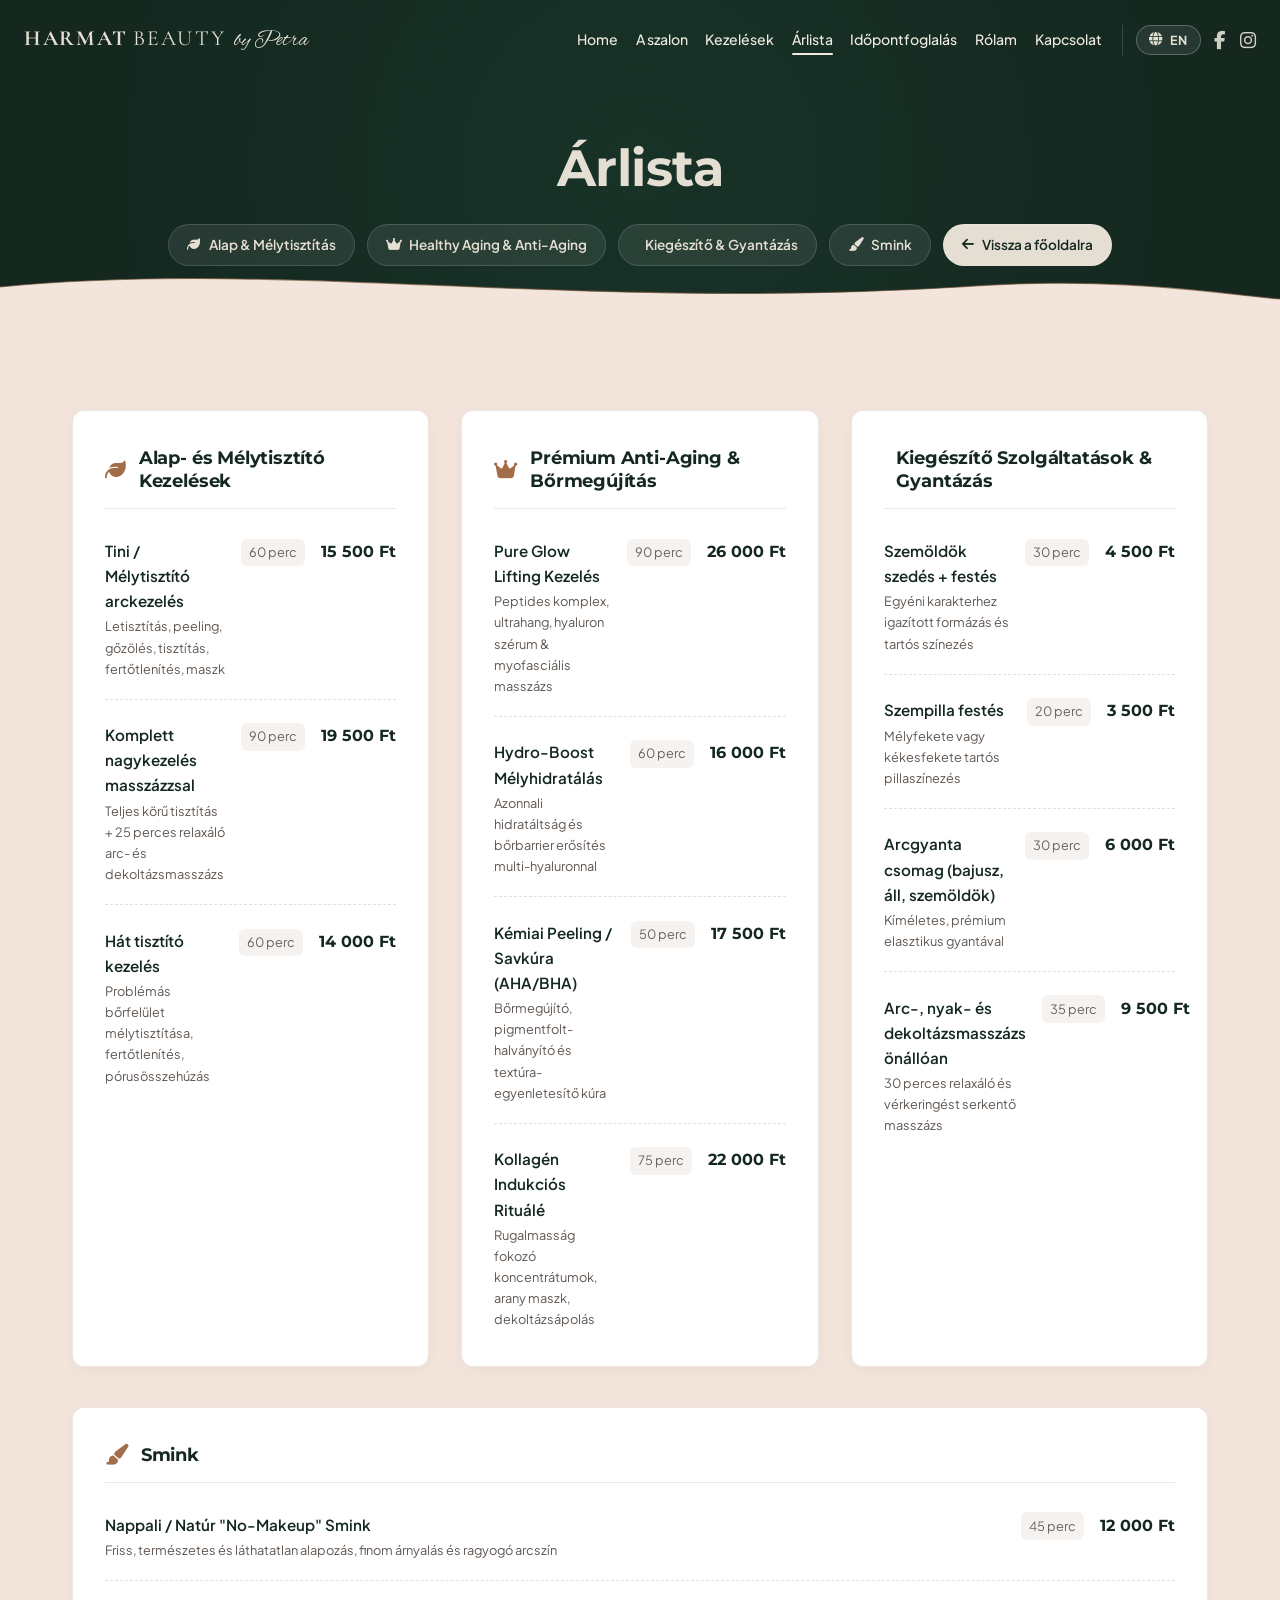
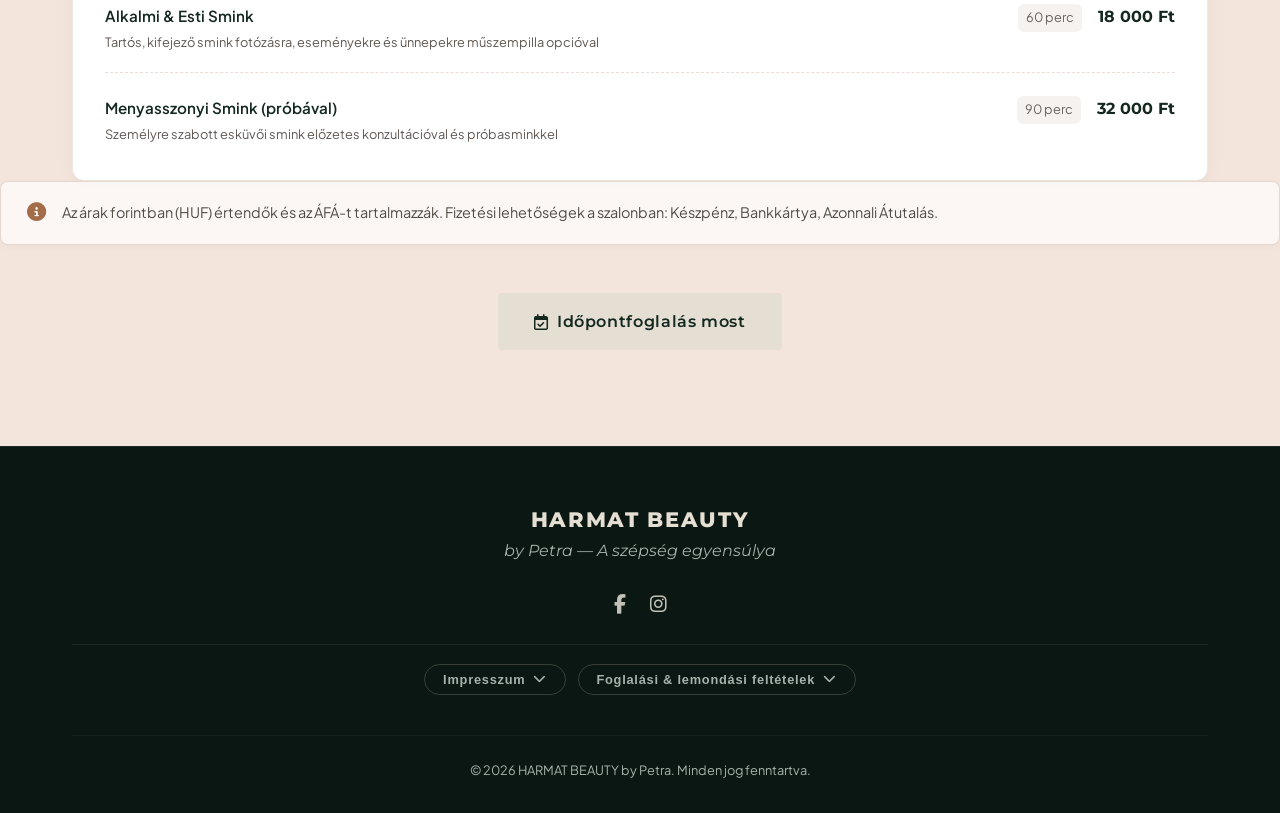
==== arlista.html @ 9aab62c8 "Add files via upload" ====
<!DOCTYPE html>
<html lang="hu">
<head>
<meta charset="UTF-8">
<meta name="viewport" content="width=device-width, initial-scale=1.0">
<title>Árlista | HARMAT BEAUTY by Petra</title>
<meta name="description" content="Harmat Beauty by Petra - Kozmetikai árlista: tisztító arckezelések, anti-aging, bőrmegújítás, gyantázás és smink szolgáltatások árai.">
<!-- Google Fonts -->
<link rel="preconnect" href="https://fonts.googleapis.com">
<link rel="preconnect" href="https://fonts.gstatic.com" crossorigin>
<link href="https://fonts.googleapis.com/css2?family=Alex+Brush&family=Cormorant+Garamond:ital,wght@0,300;0,400;0,500;0,600;0,700;1,300;1,400;1,500;1,600&family=Montserrat:wght@300;400;500;600;700;800;900&family=Plus+Jakarta+Sans:wght@300;400;500;600;700&display=swap" rel="stylesheet">
<!-- FontAwesome Icons -->
<link rel="stylesheet" href="https://cdnjs.cloudflare.com/ajax/libs/font-awesome/6.5.1/css/all.min.css">
<!-- Stylesheet -->
<link rel="stylesheet" href="styles.css">
<style>
/* Page-specific sub-page styling */
.page-hero {
    padding: calc(var(--header-height) + 3.5rem) 2rem 4rem;
    text-align: center;
    background: radial-gradient(circle at 50% 50%, rgba(26, 54, 43, 0.75) 0%, var(--bg-primary) 80%);
    position: relative;
}

.page-hero-title {
    font-family: var(--font-heading);
    font-size: clamp(2rem, 5vw, 3.2rem);
    font-weight: 700;
    color: #e5dfd3;
    margin-bottom: 1rem;
}

.page-hero-subtitle {
    font-size: 1.05rem;
    color: var(--text-muted);
    max-width: 680px;
    margin: 0 auto 1.8rem auto;
    line-height: 1.7;
}

.category-nav-bar {
    display: flex;
    justify-content: center;
    gap: 0.8rem;
    flex-wrap: wrap;
    margin-top: 1.5rem;
}

.cat-nav-btn {
    padding: 0.55rem 1.1rem;
    background: rgba(255, 255, 255, 0.08);
    border: 1px solid rgba(255, 255, 255, 0.15);
    border-radius: 25px;
    color: #e5dfd3;
    font-size: 0.85rem;
    font-weight: 600;
    transition: var(--transition-fast);
    display: inline-flex;
    align-items: center;
    gap: 0.5rem;
}

.cat-nav-btn:hover {
    background: #e5dfd3;
    color: var(--bg-primary);
    transform: translateY(-2px);
}

.arlista-page-section {
    padding: 5rem 0 6rem;
    background-color: #F4E5DC;
}
</style>
</head>
<body>
<!-- Header / Navbar -->
<header class="site-header scrolled" id="navbar">
<div class="container header-container">
<a href="index.html#home" class="brand-logo">
  <span class="logo-harmat">HARMAT</span>
  <span class="logo-beauty">BEAUTY</span>
  <span class="logo-by-petra">by Petra</span>
</a>
<button class="mobile-menu-toggle" id="menuToggle" aria-label="Menü megnyitása">
<span></span>
<span></span>
<span></span>
</button>
<nav class="nav-menu" id="navMenu">
<ul class="nav-links">
<li><a href="index.html#home" class="nav-link" data-i18n="nav_home">Home</a></li>
<li><a href="index.html#szalon" class="nav-link" data-i18n="nav_salon">A szalon</a></li>
<li><a href="kezelesek.html" class="nav-link" data-i18n="nav_treatments">Kezelések</a></li>
<li><a href="arlista.html" class="nav-link active" data-i18n="nav_prices">Árlista</a></li>
<li><a href="idopontfoglalas.html" class="nav-link" data-i18n="nav_booking">Időpontfoglalás</a></li>
<li><a href="index.html#rolam" class="nav-link" data-i18n="nav_about">Rólam</a></li>
<li><a href="index.html#kapcsolat" class="nav-link" data-i18n="nav_contact">Kapcsolat</a></li>
</ul>
<div class="nav-socials">
<button type="button" class="lang-switch-btn" id="langSwitchBtn" onclick="toggleLanguage()" aria-label="Nyelvváltás / Switch Language">
<i class="fa-solid fa-globe"></i>
<span id="langBtnText">EN</span>
</button>
<a href="https://www.facebook.com/profile.php?id=100063218832190" target="_blank" rel="noopener noreferrer" aria-label="Facebook"><i class="fa-brands fa-facebook-f"></i></a>
<a href="https://www.instagram.com/harmat_beauty/" target="_blank" rel="noopener noreferrer" aria-label="Instagram"><i class="fa-brands fa-instagram"></i></a>
</div>
</nav>
</div>
</header>

<main>
<!-- Page Hero Banner -->
<section class="page-hero">
<div class="container">
<h1 class="page-hero-title" data-i18n="price_hero_title">Árlista</h1>
<div class="category-nav-bar">
<a href="#alap-tisztito" class="cat-nav-btn"><i class="fa-solid fa-leaf"></i> <span data-i18n="price_nav_cat1">Alap & Mélytisztítás</span></a>
<a href="#premium-antiaging" class="cat-nav-btn"><i class="fa-solid fa-crown"></i> <span data-i18n="price_nav_cat2">Healthy Aging & Anti-Aging</span></a>
<a href="#kiegeszito-gyantazas" class="cat-nav-btn"><i class="fa-solid fa-sparkles"></i> <span data-i18n="price_nav_cat3">Kiegészítő & Gyantázás</span></a>
<a href="#smink" class="cat-nav-btn"><i class="fa-solid fa-paintbrush"></i> <span data-i18n="price_nav_cat4">Smink</span></a>
<a href="index.html" class="cat-nav-btn" style="background:#e5dfd3; color:#142820;"><i class="fa-solid fa-arrow-left"></i> <span data-i18n="price_nav_back">Vissza a főoldalra</span></a>
</div>
</div>
<!-- Wave Transition to Content (#F4E5DC) -->
<div class="wave-divider wave-bottom">
<svg viewBox="0 0 1440 100" preserveAspectRatio="none" aria-hidden="true">
<path class="wave-fill-price" d="M0,45 C320,10 640,75 1080,45 C1260,30 1380,55 1440,60 L1440,100 L0,100 Z"></path>
<path class="wave-stroke-price" d="M0,45 C320,10 640,75 1080,45 C1260,30 1380,55 1440,60"></path>
</svg>
</div>
</section>

<!-- Árlista Details Section -->
<section class="section price-section arlista-page-section">
<div class="container">
<div class="price-tables-wrapper">
<!-- Category 1 -->
<div class="price-category-card" id="alap-tisztito">
<div class="price-category-header">
<i class="fa-solid fa-leaf"></i>
<h3 data-i18n="price_cat1_title">Alap- és Mélytisztító Kezelések</h3>
</div>
<div class="price-items-list">
<div class="price-item">
<div class="price-item-info">
<span class="price-item-name" data-i18n="price_i1_name">Tini / Mélytisztító arckezelés</span>
<span class="price-item-desc" data-i18n="price_i1_desc">Letisztítás, peeling, gőzölés, tisztítás, fertőtlenítés, maszk</span>
</div>
<span class="price-item-duration">60 perc</span>
<span class="price-item-val">15 500 Ft</span>
</div>
<div class="price-item">
<div class="price-item-info">
<span class="price-item-name" data-i18n="price_i2_name">Komplett nagykezelés masszázzsal</span>
<span class="price-item-desc" data-i18n="price_i2_desc">Teljes körű tisztítás + 25 perces relaxáló arc- és dekoltázsmasszázs</span>
</div>
<span class="price-item-duration">90 perc</span>
<span class="price-item-val">19 500 Ft</span>
</div>
<div class="price-item">
<div class="price-item-info">
<span class="price-item-name" data-i18n="price_i3_name">Hát tisztító kezelés</span>
<span class="price-item-desc" data-i18n="price_i3_desc">Problémás bőrfelület mélytisztítása, fertőtlenítés, pórusösszehúzás</span>
</div>
<span class="price-item-duration">60 perc</span>
<span class="price-item-val">14 000 Ft</span>
</div>
</div>
</div>

<!-- Category 2 -->
<div class="price-category-card" id="premium-antiaging">
<div class="price-category-header">
<i class="fa-solid fa-crown"></i>
<h3 data-i18n="price_cat2_title">Prémium Anti-Aging & Bőrmegújítás</h3>
</div>
<div class="price-items-list">
<div class="price-item">
<div class="price-item-info">
<span class="price-item-name" data-i18n="price_i4_name">Pure Glow Lifting Kezelés</span>
<span class="price-item-desc" data-i18n="price_i4_desc">Peptides komplex, ultrahang, hyaluron szérum & myofasciális masszázs</span>
</div>
<span class="price-item-duration">90 perc</span>
<span class="price-item-val">26 000 Ft</span>
</div>
<div class="price-item">
<div class="price-item-info">
<span class="price-item-name" data-i18n="price_i5_name">Hydro-Boost Mélyhidratálás</span>
<span class="price-item-desc" data-i18n="price_i5_desc">Azonnali hidratáltság és bőrbarrier erősítés multi-hyaluronnal</span>
</div>
<span class="price-item-duration">60 perc</span>
<span class="price-item-val">16 000 Ft</span>
</div>
<div class="price-item">
<div class="price-item-info">
<span class="price-item-name" data-i18n="price_i6_name">Kémiai Peeling / Savkúra (AHA/BHA)</span>
<span class="price-item-desc" data-i18n="price_i6_desc">Bőrmegújító, pigmentfolt-halványító és textúra-egyenletesítő kúra</span>
</div>
<span class="price-item-duration">50 perc</span>
<span class="price-item-val">17 500 Ft</span>
</div>
<div class="price-item">
<div class="price-item-info">
<span class="price-item-name" data-i18n="price_i7_name">Kollagén Indukciós Rituálé</span>
<span class="price-item-desc" data-i18n="price_i7_desc">Rugalmasság fokozó koncentrátumok, arany maszk, dekoltázsápolás</span>
</div>
<span class="price-item-duration">75 perc</span>
<span class="price-item-val">22 000 Ft</span>
</div>
</div>
</div>

<!-- Category 3 -->
<div class="price-category-card" id="kiegeszito-gyantazas">
<div class="price-category-header">
<i class="fa-solid fa-sparkles"></i>
<h3 data-i18n="price_cat3_title">Kiegészítő Szolgáltatások & Gyantázás</h3>
</div>
<div class="price-items-list">
<div class="price-item">
<div class="price-item-info">
<span class="price-item-name" data-i18n="price_i8_name">Szemöldök szedés + festés</span>
<span class="price-item-desc" data-i18n="price_i8_desc">Egyéni karakterhez igazított formázás és tartós színezés</span>
</div>
<span class="price-item-duration">30 perc</span>
<span class="price-item-val">4 500 Ft</span>
</div>
<div class="price-item">
<div class="price-item-info">
<span class="price-item-name" data-i18n="price_i9_name">Szempilla festés</span>
<span class="price-item-desc" data-i18n="price_i9_desc">Mélyfekete vagy kékesfekete tartós pillaszínezés</span>
</div>
<span class="price-item-duration">20 perc</span>
<span class="price-item-val">3 500 Ft</span>
</div>
<div class="price-item">
<div class="price-item-info">
<span class="price-item-name" data-i18n="price_i10_name">Arcgyanta csomag (bajusz, áll, szemöldök)</span>
<span class="price-item-desc" data-i18n="price_i10_desc">Kíméletes, prémium elasztikus gyantával</span>
</div>
<span class="price-item-duration">30 perc</span>
<span class="price-item-val">6 000 Ft</span>
</div>
<div class="price-item">
<div class="price-item-info">
<span class="price-item-name" data-i18n="price_i11_name">Arc-, nyak- és dekoltázsmasszázs önállóan</span>
<span class="price-item-desc" data-i18n="price_i11_desc">30 perces relaxáló és vérkeringést serkentő masszázs</span>
</div>
<span class="price-item-duration">35 perc</span>
<span class="price-item-val">9 500 Ft</span>
</div>
</div>
</div>
</div>

<!-- Category 4 -->
<div class="price-category-card" id="smink">
<div class="price-category-header">
<i class="fa-solid fa-paintbrush"></i>
<h3 data-i18n="price_cat4_title">Smink</h3>
</div>
<div class="price-items-list">
<div class="price-item">
<div class="price-item-info">
<span class="price-item-name" data-i18n="price_i12_name">Nappali / Natúr "No-Makeup" Smink</span>
<span class="price-item-desc" data-i18n="price_i12_desc">Friss, természetes és láthatatlan alapozás, finom árnyalás és ragyogó arcszín</span>
</div>
<span class="price-item-duration">45 perc</span>
<span class="price-item-val">12 000 Ft</span>
</div>
<div class="price-item">
<div class="price-item-info">
<span class="price-item-name" data-i18n="price_i13_name">Alkalmi & Esti Smink</span>
<span class="price-item-desc" data-i18n="price_i13_desc">Tartós, kifejező smink fotózásra, eseményekre és ünnepekre műszempilla opcióval</span>
</div>
<span class="price-item-duration">60 perc</span>
<span class="price-item-val">18 000 Ft</span>
</div>
<div class="price-item">
<div class="price-item-info">
<span class="price-item-name" data-i18n="price_i14_name">Menyasszonyi Smink (próbával)</span>
<span class="price-item-desc" data-i18n="price_i14_desc">Személyre szabott esküvői smink előzetes konzultációval és próbasminkkel</span>
</div>
<span class="price-item-duration">90 perc</span>
<span class="price-item-val">32 000 Ft</span>
</div>
</div>
</div>
</div>

<div class="price-note-box">
<i class="fa-solid fa-circle-info"></i>
<p data-i18n="price_note">Az árak forintban (HUF) értendők és az ÁFÁ-t tartalmazzák. Fizetési lehetőségek a szalonban: Készpénz, Bankkártya, Azonnali Átutalás.</p>
</div>

<div style="text-align: center; margin-top: 3rem;">
<a href="idopontfoglalas.html" class="btn btn-primary" style="padding: 0.9rem 2.2rem; font-size: 1rem;">
<i class="fa-regular fa-calendar-check"></i> <span data-i18n="price_btn_book_now">Időpontfoglalás most</span>
</a>
</div>
</div>
</section>
</main>

<!-- Footer -->
<footer class="site-footer">
<div class="container footer-container">
<div class="footer-brand">
<div class="footer-logo">HARMAT BEAUTY</div>
<p class="footer-sub" data-i18n="footer_sub">by Petra — A szépség egyensúlya</p>
</div>
<div class="footer-socials">
<a href="https://www.facebook.com/profile.php?id=100063218832190" target="_blank" rel="noopener noreferrer" aria-label="Facebook"><i class="fa-brands fa-facebook-f"></i></a>
<a href="https://www.instagram.com/harmat_beauty/" target="_blank" rel="noopener noreferrer" aria-label="Instagram"><i class="fa-brands fa-instagram"></i></a>
</div>
<!-- Footer legal toggles -->
<div class="footer-legal-row">
<div class="footer-impresszum">
<button class="impresszum-toggle" onclick="this.parentElement.classList.toggle('open')" aria-expanded="false">
    Impresszum <i class="fa-solid fa-chevron-down"></i>
</button>
<div class="impresszum-body">
    <h4>Impresszum</h4>
    <p><strong>A honlap neve:</strong> HARMAT BEAUTY by Petra</p>
    <p><strong>A honlap címe:</strong> www.harmatbeautybypetra.hu</p>
    <p><strong>A honlap üzemeltetője:</strong> Solti-Porszász Petra egyéni vállalkozó</p>
    <p><strong>Székhely:</strong> 1183 Budapest Teleki utca 73b</p>
    <p><strong>A kozmetika címe:</strong> [a vendégeket fogadó hely címe]</p>
    <p><strong>E-mail:</strong> <a href="mailto:harmatbeautypetra@gmail.com">harmatbeautypetra@gmail.com</a></p>
    <p><strong>Telefon:</strong> <a href="tel:+36308179093">+36 30 817 9093</a></p>
    <p><strong>Nyilvántartási szám:</strong> [egyéni vállalkozói nyilvántartási szám]</p>
    <p><strong>Nyilvántartást vezető hatóság:</strong> [hatóság neve]</p>
    <p><strong>Adószám:</strong> [adószám]</p>
</div>
</div>
<div class="footer-impresszum">
<button class="impresszum-toggle" onclick="this.parentElement.classList.toggle('open')" aria-expanded="false">
    Foglalási &amp; lemondási feltételek <i class="fa-solid fa-chevron-down"></i>
</button>
<div class="impresszum-body">
    <h4>Foglalási és lemondási feltételek</h4>
    <p><strong>Időpontfoglalás</strong></p>
    <p>Kezelésre a foglaló alkalmazáson keresztül tudsz időpontot kérni. A foglalás akkor végleges, amikor megkapod róla a visszaigazolást. Kérlek, olyan elérhetőséget adj meg, amelyen szükség esetén kapcsolatba tudok lépni veled.</p>
    <p>Ha nem tudod, melyik kezelés lenne megfelelő számodra, írj nekem foglalás előtt, és segítek választani. Az első alkalommal a kezelés megkezdése előtt átbeszéljük a bőröd állapotát és az esetleges ellenjavallatokat. Ha a választott kezelés nem lenne megfelelő, közösen egyeztetünk más lehetőségről.</p>
    <p><strong>Időpont módosítása és lemondása</strong></p>
    <p>Ha mégsem jó az időpontod, kérlek, lehetőség szerint <strong>legalább 24 órával a kezelés előtt</strong> módosítsd vagy mondd le a foglaló alkalmazásban, vagy jelezd nekem a <a href="tel:+36308179093">+36 30 817 9093</a> telefonszámon. Így az időpontot más vendég számára is elérhetővé tudom tenni.</p>
    <p>Ha megbetegszel vagy váratlan helyzet adódik, kérlek, akkor is szólj, amint tudsz. A lemondásért jelenleg nem számítok fel díjat.</p>
    <p><strong>Késés</strong></p>
    <p>Ha késel, kérlek, jelezd telefonon. A következő vendég időpontja miatt előfordulhat, hogy a kezelés idejét rövidítenünk kell, vagy új időpontot szükséges egyeztetnünk. Erről minden esetben egyeztetünk.</p>
    <p><strong>Ha nekem kell módosítanom</strong></p>
    <p>Ha váratlan okból én nem tudom megtartani az időpontodat, a lehető leghamarabb értesítelek, és új időpontot ajánlok.</p>
    <p style="margin-top:0.8rem;">Köszönöm, hogy figyelsz a lefoglalt időpontra – várlak szeretettel!<br><strong>Petra</strong><br>HARMAT BEAUTY by Petra</p>
</div>
</div>
</div>
<div class="footer-copy">
<p>&copy; <span id="currentYear"></span> <span data-i18n="footer_rights">HARMAT BEAUTY by Petra. Minden jog fenntartva.</span></p>
</div>
</div>
</footer>

<!-- JavaScript Translations & App Logic -->
<script src="translations.js"></script>
<script src="app.js"></script>
</body>
</html>
---- styles.css ----
/* ==========================================================
   PURE BEAUTY by Petra - Modern Luxury Aesthetic Theme
   Colors: Deep Dark Forest Green (#142820), Warm Sand / Cream (#f0ece1, #d4af37), White
   ========================================================== */

:root {
    --bg-primary: #142820;
    --bg-secondary: #0f1f19;
    --bg-card: rgba(255, 255, 255, 0.04);
    --bg-card-hover: rgba(255, 255, 255, 0.07);
    --border-color: rgba(255, 255, 255, 0.1);
    --border-accent: rgba(212, 175, 55, 0.35);

    --text-primary: #f0ece1;
    --text-muted: #a4b3ab;
    --text-dark: #142820;
    
    --accent-gold: #d4af37;
    --accent-gold-light: #e8cca4;
    --accent-gold-glow: rgba(212, 175, 55, 0.2);

    --font-heading: 'Montserrat', -apple-system, BlinkMacSystemFont, 'Segoe UI', Roboto, sans-serif;
    --font-body: 'Plus Jakarta Sans', 'Montserrat', -apple-system, BlinkMacSystemFont, 'Segoe UI', Roboto, sans-serif;
    --font-accent: 'Montserrat', 'Plus Jakarta Sans', -apple-system, BlinkMacSystemFont, 'Segoe UI', Roboto, sans-serif;

    --transition-fast: 0.2s ease;
    --transition-normal: 0.3s cubic-bezier(0.16, 1, 0.3, 1);
    --transition-smooth: 0.5s cubic-bezier(0.16, 1, 0.3, 1);

    --container-max: 1200px;
    --header-height: 80px;
}

/* Reset & Box Sizing */
*, *::before, *::after {
    margin: 0;
    padding: 0;
    box-sizing: border-box;
}

html {
    scroll-behavior: smooth;
    font-size: 16px;
}

body {
    background-color: var(--bg-primary);
    color: var(--text-primary);
    font-family: var(--font-body);
    line-height: 1.65;
    -webkit-font-smoothing: antialiased;
    -moz-osx-font-smoothing: grayscale;
    overflow-x: hidden;
}

/* Typography Defaults */
h1, h2, h3, h4, h5, h6 {
    font-family: var(--font-heading);
    color: var(--text-primary);
    line-height: 1.25;
    letter-spacing: -0.01em;
}

a {
    color: inherit;
    text-decoration: none;
    transition: var(--transition-fast);
}

ul {
    list-style: none;
}

.container {
    width: 100%;
    max-width: var(--container-max);
    margin: 0 auto;
    padding: 0 2rem;
}

/* ==========================================================
   Header & Navigation (matching the screenshot layout)
   ========================================================== */
.site-header {
    position: fixed;
    top: 0;
    left: 0;
    right: 0;
    height: var(--header-height);
    background-color: transparent;
    transition: background-color var(--transition-normal), backdrop-filter var(--transition-normal), box-shadow var(--transition-normal);
    z-index: 1000;
}

.site-header.scrolled {
    background-color: rgba(20, 40, 32, 0.94);
    backdrop-filter: blur(12px);
    box-shadow: 0 4px 20px rgba(0, 0, 0, 0.25);
    border-bottom: 1px solid rgba(255, 255, 255, 0.06);
}

.header-container {
    display: flex;
    align-items: center;
    justify-content: space-between;
    height: 100%;
    max-width: 1360px;
    padding: 0 1.5rem;
}

.brand-logo {
    display: flex;
    align-items: baseline;
    gap: 0.35rem;
    text-decoration: none;
    line-height: 1;
    flex-shrink: 0;
    white-space: nowrap;
}

.logo-harmat {
    font-family: 'Cormorant Garamond', Georgia, serif;
    font-weight: 700;
    font-size: clamp(1rem, 1.8vw, 1.35rem);
    letter-spacing: 0.08em;
    color: #e5dfd3;
    text-transform: uppercase;
}

.logo-beauty {
    font-family: 'Cormorant Garamond', Georgia, serif;
    font-weight: 400;
    font-size: clamp(1rem, 1.8vw, 1.35rem);
    letter-spacing: 0.1em;
    color: #e5dfd3;
    text-transform: uppercase;
}

.logo-by-petra {
    font-family: 'Brittany Signature', 'Alex Brush', cursive, sans-serif;
    font-weight: 400;
    font-size: clamp(1rem, 1.8vw, 1.35rem);
    letter-spacing: normal;
    color: #e5dfd3;
    text-transform: none;
    margin-left: 0.15rem;
    white-space: nowrap;
}

.nav-menu {
    display: flex;
    align-items: center;
    gap: 1.25rem;
}

.nav-links {
    display: flex;
    align-items: center;
    gap: 1.1rem;
    flex-wrap: nowrap;
}

.nav-link {
    position: relative;
    font-size: 0.88rem;
    font-weight: 500;
    color: var(--text-primary);
    padding: 0.4rem 0;
    white-space: nowrap;
    transition: color var(--transition-fast);
}

.nav-link:hover {
    color: var(--accent-gold-light);
}

/* Active Indicator matching screenshot (underline on active link) */
.nav-link.active::after,
.nav-link:hover::after {
    content: '';
    position: absolute;
    bottom: 0;
    left: 0;
    width: 100%;
    height: 2px;
    background-color: var(--text-primary);
    border-radius: 2px;
    transform: scaleX(1);
    transition: transform var(--transition-normal);
}

.nav-link::after {
    content: '';
    position: absolute;
    bottom: 0;
    left: 0;
    width: 100%;
    height: 2px;
    background-color: var(--text-primary);
    transform: scaleX(0);
    transition: transform var(--transition-normal);
}

/* ── Kezelések Dropdown ───────────────────────────────────────── */
.nav-item-dropdown {
    position: relative;
}

.nav-link-dropdown {
    display: inline-flex;
    align-items: center;
    gap: 0.3em;
}

.nav-dropdown-arrow {
    font-size: 0.65em;
    transition: transform var(--transition-fast);
    vertical-align: middle;
}

.nav-item-dropdown:hover .nav-dropdown-arrow {
    transform: rotate(180deg);
}

.nav-dropdown {
    display: none;
    position: absolute;
    top: 100%;
    left: 50%;
    transform: translateX(-50%);
    min-width: 230px;
    background: rgba(15, 31, 25, 0.97);
    backdrop-filter: blur(18px);
    border: 1px solid var(--border-color);
    border-radius: 8px;
    /* top padding bridges the visual gap without breaking hover continuity */
    padding: 0.75rem 0 0.45rem;
    list-style: none;
    z-index: 200;
    box-shadow: 0 8px 32px rgba(0,0,0,0.35);
}

/* small pointer triangle sits inside the top padding area */
.nav-dropdown::before {
    content: '';
    position: absolute;
    top: 0;
    left: 50%;
    transform: translateX(-50%) translateY(-100%);
    border-left: 6px solid transparent;
    border-right: 6px solid transparent;
    border-bottom: 6px solid rgba(255,255,255,0.1);
}

.nav-item-dropdown:hover .nav-dropdown {
    display: block;
}

.nav-dropdown-link {
    display: flex;
    align-items: center;
    gap: 0.55rem;
    padding: 0.55rem 1.1rem;
    font-size: 0.82rem;
    font-weight: 500;
    color: var(--text-primary);
    white-space: nowrap;
    transition: color var(--transition-fast), background var(--transition-fast);
    text-decoration: none;
}

.nav-dropdown-link i {
    font-size: 0.78em;
    color: var(--accent-gold-light);
    opacity: 0.85;
    flex-shrink: 0;
}

.nav-dropdown-link:hover {
    color: var(--accent-gold-light);
    background: rgba(255,255,255,0.06);
}

/* Mobile: dropdown shown as inline list below the parent link */
@media (max-width: 900px) {
    .nav-dropdown {
        position: static;
        transform: none;
        display: none;
        min-width: 0;
        width: 100%;
        background: rgba(255,255,255,0.04);
        border: none;
        border-radius: 0;
        box-shadow: none;
        backdrop-filter: none;
        padding: 0;
        margin-top: 0.4rem;
    }

    .nav-dropdown::before {
        display: none;
    }

    .nav-item-dropdown.open .nav-dropdown {
        display: block;
    }

    /* Hide hover behaviour on touch - handled by JS toggle */
    .nav-item-dropdown:hover .nav-dropdown {
        display: none;
    }
    .nav-item-dropdown.open .nav-dropdown {
        display: block;
    }

    .nav-item-dropdown.open .nav-dropdown-arrow {
        transform: rotate(180deg);
    }

    .nav-dropdown-link {
        justify-content: center;
        padding: 0.45rem 0.5rem;
        font-size: 0.85rem;
        border-top: 1px solid rgba(255,255,255,0.06);
    }
}

.nav-socials {
    display: flex;
    align-items: center;
    gap: 0.85rem;
    padding-left: 0.85rem;
    border-left: 1px solid rgba(255, 255, 255, 0.15);
    flex-shrink: 0;
}

.nav-socials a {
    font-size: 1.15rem;
    color: var(--text-primary);
    opacity: 0.85;
    transition: opacity var(--transition-fast), transform var(--transition-fast);
}

.nav-socials a:hover {
    opacity: 1;
    transform: translateY(-2px);
    color: var(--accent-gold-light);
}

/* Language Switcher Button */
.lang-switch-btn {
    display: inline-flex;
    align-items: center;
    gap: 0.4rem;
    padding: 0.35rem 0.75rem;
    background: rgba(255, 255, 255, 0.08);
    border: 1px solid rgba(255, 255, 255, 0.25);
    border-radius: 20px;
    color: #e5dfd3;
    font-family: var(--font-body);
    font-size: 0.78rem;
    font-weight: 700;
    letter-spacing: 0.06em;
    cursor: pointer;
    transition: all var(--transition-fast);
    outline: none;
}

.lang-switch-btn:hover {
    background: #e5dfd3;
    color: var(--bg-primary);
    border-color: #e5dfd3;
    transform: translateY(-1px);
}

.lang-switch-btn i {
    font-size: 0.85rem;
}

/* Mobile Toggle */
.mobile-menu-toggle {
    display: none;
    flex-direction: column;
    justify-content: space-between;
    width: 28px;
    height: 20px;
    background: transparent;
    border: none;
    cursor: pointer;
    z-index: 1001;
}

.mobile-menu-toggle span {
    width: 100%;
    height: 2px;
    background-color: var(--text-primary);
    border-radius: 2px;
    transition: var(--transition-normal);
}

/* ==========================================================
   Hero Section (Pixel-matched with provided screenshot)
   ========================================================== */
.hero-section {
    min-height: 100vh;
    display: flex;
    flex-direction: column;
    align-items: center;
    justify-content: center;
    text-align: center;
    padding: calc(var(--header-height) + 2rem) 2rem 3rem;
    position: relative;
    background: radial-gradient(circle at 50% 50%, rgba(26, 54, 43, 0.6) 0%, var(--bg-primary) 70%);
}

.hero-content {
    max-width: 900px;
    display: flex;
    flex-direction: column;
    align-items: center;
}

/* Hero Logo Emblem */
.hero-emblem-wrapper {
    margin-bottom: 1.6rem;
    display: flex;
    justify-content: center;
    align-items: center;
}

.hero-emblem-svg {
    width: clamp(100px, 16vw, 160px);
    height: auto;
    filter: drop-shadow(0 4px 14px rgba(0, 0, 0, 0.35));
    transition: transform 0.35s ease, filter 0.35s ease;
}

.hero-emblem-img {
    filter: brightness(0) saturate(100%) invert(92%) sepia(8%) saturate(350%) hue-rotate(10deg) brightness(96%)
            drop-shadow(0 4px 14px rgba(0, 0, 0, 0.35));
}

.hero-emblem-svg:hover {
    transform: translateY(-2px) scale(1.03);
    filter: drop-shadow(0 6px 20px rgba(229, 223, 211, 0.25));
}

.hero-emblem-img:hover {
    transform: translateY(-2px) scale(1.03);
    filter: brightness(0) saturate(100%) invert(92%) sepia(8%) saturate(350%) hue-rotate(10deg) brightness(96%)
            drop-shadow(0 6px 20px rgba(229, 223, 211, 0.25));
}

.hero-brand-block {
    display: flex;
    flex-direction: column;
    align-items: center;
    gap: 0.15rem;
    margin-bottom: 1.5rem;
}

.hero-title-main {
    margin: 0;
    line-height: 1.05;
}

.hero-harmat {
    font-family: 'Cormorant Garamond', Georgia, serif;
    font-size: clamp(2.8rem, 7.5vw, 6rem);
    font-weight: 700;
    letter-spacing: 0.18em;
    color: #e5dfd3;
    text-transform: uppercase;
    display: inline-block;
    padding-left: 0.18em; /* balances letter-spacing visually */
}

.hero-beauty-row {
    display: flex;
    align-items: baseline;
    justify-content: center;
    gap: 0.9rem;
    flex-wrap: wrap;
    line-height: 1.1;
}

.hero-beauty {
    font-family: 'Cormorant Garamond', Georgia, serif;
    font-size: clamp(1.4rem, 3.6vw, 2.8rem);
    font-weight: 400;
    letter-spacing: 0.22em;
    color: #e5dfd3;
    text-transform: uppercase;
    padding-left: 0.22em; /* balances letter-spacing visually */
}

.hero-by-petra {
    font-family: 'Brittany Signature', 'Alex Brush', cursive, sans-serif;
    font-size: clamp(1.4rem, 3.6vw, 2.8rem);
    font-weight: 400;
    letter-spacing: normal;
    color: #e5dfd3;
    text-transform: none;
    font-style: normal;
}

.hero-divider-line {
    width: min(100%, 340px);
    height: 1px;
    background-color: #e5dfd3;
    opacity: 0.85;
    margin: 0 auto 1.3rem auto;
}

.hero-tagline {
    font-family: 'Montserrat', 'Plus Jakarta Sans', -apple-system, BlinkMacSystemFont, 'Segoe UI', Roboto, sans-serif;
    font-size: clamp(0.85rem, 1.7vw, 1.15rem);
    font-weight: 400;
    letter-spacing: 0.08em;
    color: #e5dfd3;
    text-transform: uppercase;
    margin-bottom: 2.5rem;
    line-height: 1.4;
}

.hero-cta-group {
    display: flex;
    align-items: center;
    justify-content: center;
    gap: 1.25rem;
    flex-wrap: wrap;
}

.scroll-down-hint {
    position: absolute;
    bottom: 2rem;
    left: 50%;
    transform: translateX(-50%);
    animation: bounce 2s infinite;
}

.scroll-down-hint a {
    color: var(--text-muted);
    font-size: 1.2rem;
    padding: 0.5rem;
}

.scroll-down-hint a:hover {
    color: var(--text-primary);
}

@keyframes bounce {
    0%, 20%, 50%, 80%, 100% { transform: translate(-50%, 0); }
    40% { transform: translate(-50%, -10px); }
    60% { transform: translate(-50%, -5px); }
}

/* ==========================================================
   Buttons & Badges
   ========================================================== */
.btn {
    display: inline-flex;
    align-items: center;
    justify-content: center;
    gap: 0.5rem;
    padding: 0.9rem 2rem;
    font-family: var(--font-heading);
    font-size: 0.9rem;
    font-weight: 600;
    letter-spacing: 0.04em;
    border-radius: 4px;
    border: 1px solid transparent;
    cursor: pointer;
    transition: var(--transition-normal);
}

.btn-primary {
    background-color: #e5dfd3;
    color: var(--bg-primary);
    border-color: #e5dfd3;
}

.btn-primary:hover {
    background-color: #ffffff;
    box-shadow: 0 4px 15px rgba(229, 223, 211, 0.3);
    transform: translateY(-2px);
}

.btn-outline {
    background-color: transparent;
    color: #e5dfd3;
    border-color: rgba(229, 223, 211, 0.4);
}

.btn-outline:hover {
    border-color: #e5dfd3;
    background-color: rgba(255, 255, 255, 0.05);
    transform: translateY(-2px);
}

.btn-sm {
    padding: 0.55rem 1.25rem;
    font-size: 0.8rem;
    background-color: rgba(255, 255, 255, 0.08);
    border-color: rgba(255, 255, 255, 0.15);
    color: var(--text-primary);
}

.btn-sm:hover {
    background-color: #e5dfd3;
    color: var(--bg-primary);
}

.btn-block {
    width: 100%;
}

.section-badge {
    display: inline-block;
    font-family: var(--font-heading);
    font-size: 0.75rem;
    font-weight: 700;
    letter-spacing: 0.15em;
    color: var(--accent-gold-light);
    background-color: rgba(212, 175, 55, 0.12);
    border: 1px solid var(--border-accent);
    padding: 0.35rem 0.9rem;
    border-radius: 30px;
    margin-bottom: 1rem;
    text-transform: uppercase;
}

/* ==========================================================
   Sections Common Styling & Wave Dividers
   ========================================================== */
.section {
    padding: 7rem 0 8.5rem;
    position: relative;
}

/* Elegant Curved Wave Divider matching the screenshot reference */
.wave-divider {
    position: absolute;
    left: 0;
    width: 100%;
    overflow: hidden;
    line-height: 0;
    z-index: 2;
    pointer-events: none;
}

.wave-divider.wave-bottom {
    bottom: -1px;
}

/* Wave placed at the TOP of a section, pointing upward into the previous section */
.wave-divider.wave-top {
    top: -1px;
    z-index: 10;
}

/* Flip the SVG vertically so the wave curves upward */
.wave-divider.wave-top svg {
    transform: scaleY(-1);
}

.wave-divider svg {
    position: relative;
    display: block;
    width: 100%;
    height: 80px;
}

/* Treatments section wave fill (#F4E5DC) */
.wave-fill {
    fill: #F4E5DC;
}

/* Dark Green background wave fill (#142820) */
.wave-fill-dark {
    fill: #142820;
}

/* Secondary dark green background wave fill (#0f1f19) */
.wave-fill-secondary {
    fill: #0f1f19;
}

/* A szalon / Elérhetőség section wave fill (#EFD3C2) */
.wave-fill-szalon {
    fill: #EFD3C2;
}

/* Hero → A szalon wave fill: matches hero dark background to carve a clean wave shape */
.wave-fill-hero {
    fill: #142820;
}

/* Wave stroke for hero → A szalon transition */
.wave-stroke-szalon {
    fill: none;
    stroke: rgba(224, 206, 185, 0.35);
    stroke-width: 1.5;
}

/* Rólam (About Petra) section wave fill (#CBB09A) */
.wave-fill-petra-about {
    fill: #CBB09A;
}

/* Treatments section wave fill (#CBB09A) */
.wave-fill-treatments {
    fill: #CBB09A;
}

.wave-stroke-treatments {
    fill: none;
    stroke: #6D4D31;
    stroke-width: 1.5;
    opacity: 0.65;
}

/* Időpontfoglalás section wave fill (#FDF7F2) */
.wave-fill-booking {
    fill: #FDF7F2;
}

/* Árlista section wave fill (#F4E5DC) */
.wave-fill-price {
    fill: #F4E5DC;
}

.wave-stroke-price {
    fill: none;
    stroke: #6D4D31;
    stroke-width: 1.5;
    opacity: 0.65;
}

.wave-stroke-booking {
    fill: none;
    stroke: #6D4D31;
    stroke-width: 1.5;
    opacity: 0.35;
}

/* Wave stroke line for Petra about section */
.wave-stroke-petra {
    fill: none;
    stroke: #6D4D31;
    stroke-width: 1.5;
    opacity: 0.7;
}

/* Delicate accent gold/sand separator line along the wave crest */
.wave-stroke {
    fill: none;
    stroke: rgba(224, 206, 185, 0.55);
    stroke-width: 1.5;
}

.section-header {
    text-align: center;
    max-width: 650px;
    margin: 0 auto 4rem;
}

.section-title {
    font-size: clamp(2rem, 4vw, 2.75rem);
    font-weight: 700;
    margin-bottom: 1rem;
    color: #e5dfd3;
}

.section-desc {
    color: var(--text-muted);
    font-size: 1rem;
    line-height: 1.7;
}

/* ==========================================================
   Treatments (Kezelések) Grid
   Background: #CBB09A | Letters: #6D4D31
   ========================================================== */
.treatments-section {
    background-color: #F4E5DC;
}

.treatments-section .section-badge {
    color: #8c5b3e;
    background-color: rgba(140, 91, 62, 0.12);
    border-color: rgba(140, 91, 62, 0.3);
}

.treatments-section .section-title {
    color: #142820;
}

.treatments-section .section-desc {
    color: #534b46;
}

.treatments-grid {
    display: grid;
    grid-template-columns: repeat(auto-fit, minmax(270px, 1fr));
    gap: 2rem;
}

.treatment-card {
    background: #ffffff;
    border: 1px solid rgba(109, 77, 49, 0.18);
    border-radius: 14px;
    padding: 2.2rem 1.8rem;
    display: flex;
    flex-direction: column;
    position: relative;
    box-shadow: 0 6px 22px rgba(109, 77, 49, 0.08);
    transition: transform var(--transition-normal), border-color var(--transition-normal), box-shadow var(--transition-normal);
}

.treatment-card:hover {
    transform: translateY(-6px);
    border-color: rgba(109, 77, 49, 0.45);
    box-shadow: 0 12px 30px rgba(109, 77, 49, 0.16);
}

.treatment-card.featured-card {
    border-color: #8c5b3e;
    background: linear-gradient(180deg, #ffffff 0%, #fbf6f1 100%);
    box-shadow: 0 8px 25px rgba(109, 77, 49, 0.14);
}

.treatment-badge {
    position: absolute;
    top: -12px;
    right: 20px;
    background-color: #6D4D31;
    color: #ffffff;
    font-size: 0.7rem;
    font-weight: 700;
    text-transform: uppercase;
    letter-spacing: 0.05em;
    padding: 0.25rem 0.75rem;
    border-radius: 20px;
}

.treatment-header {
    display: flex;
    align-items: center;
    justify-content: space-between;
    margin-bottom: 1.25rem;
}

.treatment-icon {
    font-size: 1.6rem;
    color: #6D4D31;
}

.treatment-badge-cat {
    font-size: 0.78rem;
    font-weight: 700;
    color: #6D4D31;
    background: rgba(109, 77, 49, 0.12);
    padding: 0.25rem 0.7rem;
    border-radius: 20px;
    letter-spacing: 0.05em;
    text-transform: uppercase;
}

.treatment-link-more {
    font-size: 0.85rem;
    font-weight: 600;
    color: #8c5b3e;
    display: inline-flex;
    align-items: center;
    gap: 0.4rem;
    transition: var(--transition-fast);
}

.treatment-link-more i {
    display: none;
}

.treatment-link-more:hover {
    color: #142820;
    transform: translateX(3px);
}

.treatment-name {
    font-size: 1.25rem;
    font-weight: 700;
    margin-bottom: 0.9rem;
    color: #142820;
}

.treatment-text {
    color: #605751;
    font-size: 0.9rem;
    line-height: 1.6;
    margin-bottom: 1.5rem;
}

.treatment-features {
    margin-bottom: 1.8rem;
    flex-grow: 1;
}

.treatment-features li {
    font-size: 0.85rem;
    color: #2b2623;
    margin-bottom: 0.5rem;
    display: flex;
    align-items: center;
    gap: 0.5rem;
}

.treatment-features li i {
    color: #a46d4a;
    font-size: 0.8rem;
}

.treatment-footer {
    display: flex;
    align-items: center;
    justify-content: space-between;
    padding-top: 1.2rem;
    border-top: 1px solid rgba(140, 91, 62, 0.12);
}

.treatment-price {
    font-family: var(--font-heading);
    font-size: 1.25rem;
    font-weight: 700;
    color: #142820;
}

.treatments-section .btn-sm {
    background-color: #142820;
    color: #F4E5DC;
    border-color: #142820;
}

.treatments-section .btn-sm:hover {
    background-color: #254437;
    color: #ffffff;
    box-shadow: 0 4px 12px rgba(20, 40, 32, 0.2);
}

/* ==========================================================
   Árlista (Price List) Section
   ========================================================== */
.price-section {
    background-color: #F4E5DC;
}

.price-section .section-badge {
    color: #8c5b3e;
    background-color: rgba(140, 91, 62, 0.12);
    border-color: rgba(140, 91, 62, 0.3);
}

.price-section .section-title {
    color: #142820;
}

.price-section .section-desc {
    color: #534b46;
}

.price-tables-wrapper {
    display: grid;
    grid-template-columns: repeat(auto-fit, minmax(min(100%, 340px), 1fr));
    gap: 2rem;
    margin-bottom: 2.5rem;
}

.price-category-card {
    background: #ffffff;
    border: 1px solid rgba(140, 91, 62, 0.15);
    border-radius: 12px;
    padding: 2.2rem 2rem;
    box-shadow: 0 4px 20px rgba(0, 0, 0, 0.04);
}

.price-category-header {
    display: flex;
    align-items: center;
    gap: 0.8rem;
    margin-bottom: 1.8rem;
    padding-bottom: 1rem;
    border-bottom: 1px solid rgba(140, 91, 62, 0.15);
}

.price-category-header i {
    color: #a46d4a;
    font-size: 1.3rem;
}

.price-category-header h3 {
    font-size: 1.15rem;
    font-weight: 700;
    color: #142820;
}

.price-items-list {
    display: flex;
    flex-direction: column;
    gap: 1.4rem;
}

.price-item {
    display: grid;
    grid-template-columns: 1fr auto auto;
    align-items: baseline;
    gap: 1rem;
    padding-bottom: 1.2rem;
    border-bottom: 1px dashed rgba(140, 91, 62, 0.2);
}

.price-item:last-child {
    border-bottom: none;
    padding-bottom: 0;
}

.price-item-info {
    display: flex;
    flex-direction: column;
}

.price-item-name {
    font-weight: 600;
    font-size: 0.95rem;
    color: #142820;
    margin-bottom: 0.2rem;
}

.price-item-desc {
    font-size: 0.8rem;
    color: #605751;
}

.price-item-duration {
    font-size: 0.8rem;
    color: #6b625d;
    background: rgba(140, 91, 62, 0.08);
    padding: 0.2rem 0.5rem;
    border-radius: 6px;
    white-space: nowrap;
}

.price-item-val {
    font-family: var(--font-heading);
    font-size: 1rem;
    font-weight: 700;
    color: #142820;
    white-space: nowrap;
}

.price-note-box {
    background: rgba(255, 255, 255, 0.7);
    border: 1px solid rgba(140, 91, 62, 0.2);
    border-radius: 8px;
    padding: 1.2rem 1.6rem;
    display: flex;
    align-items: center;
    gap: 1rem;
    color: #534b46;
    font-size: 0.9rem;
    box-shadow: 0 2px 10px rgba(0, 0, 0, 0.03);
}

.price-note-box i {
    color: #a46d4a;
    font-size: 1.2rem;
}

/* ==========================================================
   Rólam (About Me) Section
   ========================================================== */
/* ==========================================================
   A szalon Section
   Background: #EFD3C2 | Letters: matching warm-tone palette
   ========================================================== */
.about-section {
    background-color: #EFD3C2;
    color: #534b46;
    padding-top: 420px !important;
}

/* Banner image as pseudo-element — zero gap possible */
.about-section::before {
    content: '';
    position: absolute;
    top: 0;
    left: 0;
    width: 100%;
    height: 420px;
    background-image: url('szalon-banner.jpg');
    background-size: cover;
    background-position: center 40%;
    opacity: 0.82;
    z-index: 0;
}

/* Bottom fade on banner */
.about-section::after {
    content: '';
    position: absolute;
    top: 190px;
    left: 0;
    width: 100%;
    height: 230px;
    background: linear-gradient(to bottom, transparent, #EFD3C2);
    z-index: 1;
    pointer-events: none;
}

.about-section .section-badge {
    color: #8c5b3e;
    background-color: rgba(140, 91, 62, 0.12);
    border-color: rgba(140, 91, 62, 0.3);
}

.about-section .section-title {
    color: #142820;
}

.about-section .about-quote {
    color: #8c5b3e;
}

.about-section .about-text {
    color: #534b46;
}

.about-section .about-highlights-grid {
    border-top-color: rgba(140, 91, 62, 0.25);
}

.about-section .highlight-item i {
    color: #8c5b3e;
}

.about-section .highlight-item h4 {
    color: #142820;
}

.about-section .highlight-item p {
    color: #534b46;
}

.about-container {
    position: relative;
    z-index: 2;
    display: flex;
    flex-direction: column;
    align-items: center;
    padding-top: 3rem;
}

.about-content {
    max-width: 760px;
    width: 100%;
    text-align: center;
}

.about-content .about-text {
    text-align: left;
}

.about-content .about-highlights-grid {
    text-align: left;
}

.about-avatar-placeholder {
    display: flex;
    flex-direction: column;
    align-items: center;
    text-align: center;
    color: var(--text-muted);
}

.about-avatar-placeholder i {
    font-size: 5rem;
    color: var(--accent-gold-light);
    margin-bottom: 1rem;
    opacity: 0.85;
}

.about-avatar-placeholder span {
    font-family: var(--font-accent);
    font-style: italic;
    font-size: 2.2rem;
    color: #e5dfd3;
}

.about-avatar-placeholder small {
    font-size: 0.85rem;
    letter-spacing: 0.1em;
    text-transform: uppercase;
    color: var(--text-muted);
    margin-top: 0.25rem;
}

.about-experience-badge {
    position: absolute;
    bottom: -15px;
    right: -15px;
    background-color: #e5dfd3;
    color: var(--bg-primary);
    padding: 1.2rem 1.6rem;
    border-radius: 12px;
    box-shadow: 0 10px 25px rgba(0, 0, 0, 0.35);
    display: flex;
    flex-direction: column;
    text-align: center;
}

.badge-number {
    font-family: var(--font-heading);
    font-size: 2rem;
    font-weight: 800;
    line-height: 1;
}

.badge-text {
    font-size: 0.75rem;
    font-weight: 700;
    letter-spacing: 0.05em;
    text-transform: uppercase;
}

.about-quote {
    font-family: var(--font-accent);
    font-style: italic;
    font-size: 1.45rem;
    color: var(--accent-gold-light);
    margin-bottom: 1.5rem;
    line-height: 1.4;
}

.about-text {
    color: var(--text-muted);
    margin-bottom: 1.25rem;
    font-size: 0.98rem;
}

.about-highlights-grid {
    display: grid;
    grid-template-columns: repeat(2, 1fr);
    gap: 1.5rem;
    margin-top: 2rem;
    padding-top: 1.5rem;
    border-top: 1px solid var(--border-color);
}

.highlight-item {
    display: flex;
    gap: 0.9rem;
}

.highlight-item i {
    font-size: 1.3rem;
    color: var(--accent-gold-light);
    margin-top: 0.2rem;
}

.highlight-item h4 {
    font-size: 0.95rem;
    font-weight: 700;
    color: #ffffff;
    margin-bottom: 0.2rem;
}

.highlight-item p {
    font-size: 0.8rem;
    color: var(--text-muted);
    line-height: 1.4;
}

/* ==========================================================
   Időpontfoglalás (Booking) Section
   Background: #FDF7F2
   ========================================================== */
.booking-section {
    background-color: #FDF7F2;
}

.booking-section .section-badge {
    color: #8c5b3e;
    background-color: rgba(140, 91, 62, 0.12);
    border-color: rgba(140, 91, 62, 0.3);
}

.booking-section .section-title {
    color: #142820;
}

.booking-section .section-desc {
    color: #534b46;
}

.booking-wrapper {
    display: grid;
    grid-template-columns: 2fr 1fr;
    gap: 2.5rem;
    align-items: start;
    width: 100%;
}

.booking-form-card {
    background: #ffffff;
    border: 1px solid rgba(140, 91, 62, 0.16);
    border-radius: 14px;
    padding: 2.5rem;
    position: relative;
    box-shadow: 0 4px 20px rgba(0, 0, 0, 0.04);
    width: 100%;
}

.form-row {
    display: grid;
    grid-template-columns: repeat(2, 1fr);
    gap: 1.25rem;
    margin-bottom: 1.25rem;
}

.form-group {
    display: flex;
    flex-direction: column;
    margin-bottom: 1.25rem;
}

.form-group label {
    font-size: 0.85rem;
    font-weight: 600;
    color: #142820;
    margin-bottom: 0.5rem;
}

.form-group input,
.form-group select,
.form-group textarea {
    width: 100%;
    max-width: 100%;
    box-sizing: border-box;
    background: #faf6f2;
    border: 1px solid rgba(140, 91, 62, 0.22);
    color: #142820;
    padding: 0.8rem 1rem;
    border-radius: 6px;
    font-family: var(--font-body);
    font-size: 0.92rem;
    transition: border-color var(--transition-fast), background-color var(--transition-fast);
}

.form-group input:focus,
.form-group select:focus,
.form-group textarea:focus {
    outline: none;
    border-color: #8c5b3e;
    background: #ffffff;
    box-shadow: 0 0 0 3px rgba(140, 91, 62, 0.1);
}

.form-group select option {
    background-color: #ffffff;
    color: #142820;
}

.form-privacy {
    margin-bottom: 1.5rem;
}

.checkbox-label {
    display: flex;
    align-items: flex-start;
    gap: 0.6rem;
    font-size: 0.82rem;
    color: #534b46;
    cursor: pointer;
}

.checkbox-label input {
    margin-top: 0.25rem;
    accent-color: #8c5b3e;
}

/* Success Message Box */
.booking-success-message {
    display: none;
    text-align: center;
    padding: 2rem 1rem;
}

.booking-success-message.active {
    display: block;
}

.booking-form-card.submitted form {
    display: none;
}

.success-icon {
    font-size: 3.5rem;
    color: #2e7d32;
    margin-bottom: 1.2rem;
}

.booking-success-message h3 {
    font-size: 1.6rem;
    margin-bottom: 0.8rem;
    color: #142820;
}

.booking-success-message p {
    color: #534b46;
    margin-bottom: 1.8rem;
    font-size: 0.95rem;
}

/* Sidebar Info */
.booking-info-sidebar {
    display: flex;
    flex-direction: column;
    gap: 1.5rem;
    width: 100%;
}

.info-box {
    background: #ffffff;
    border: 1px solid rgba(140, 91, 62, 0.16);
    border-radius: 12px;
    padding: 1.8rem;
    box-shadow: 0 4px 20px rgba(0, 0, 0, 0.04);
    width: 100%;
    box-sizing: border-box;
}

.info-box i {
    font-size: 1.5rem;
    color: #a46d4a;
    margin-bottom: 0.8rem;
}

.info-box h4 {
    font-size: 1.05rem;
    font-weight: 700;
    color: #142820;
    margin-bottom: 0.5rem;
}

.info-box p {
    font-size: 0.85rem;
    color: #534b46;
    line-height: 1.5;
}

.sidebar-phone-link {
    display: inline-block;
    margin-top: 0.6rem;
    font-family: var(--font-heading);
    font-weight: 700;
    font-size: 1.1rem;
    color: #142820;
}

.sidebar-phone-link:hover {
    color: #8c5b3e;
    text-decoration: underline;
}

/* ==========================================================
   Kapcsolat (Contact) Section
   ========================================================== */
/* ==========================================================
   Elérhetőség (Contact) Section
   Background: #EFD3C2 | Letters: matching warm-tone palette
   ========================================================== */
.contact-section {
    background-color: #EFD3C2;
    color: #534b46;
}

.contact-section .section-badge {
    color: #8c5b3e;
    background-color: rgba(140, 91, 62, 0.12);
    border-color: rgba(140, 91, 62, 0.3);
}

.contact-section .section-title {
    color: #142820;
}

.contact-section .section-desc {
    color: #534b46;
}

.contact-section .contact-card {
    background: rgba(255, 255, 255, 0.45);
    border-color: rgba(140, 91, 62, 0.25);
}

.contact-section .contact-card:hover,
.contact-section .contact-card-link:hover {
    border-color: rgba(140, 91, 62, 0.55);
    box-shadow: 0 10px 24px rgba(109, 77, 49, 0.18);
}

.contact-section .contact-icon {
    background: rgba(140, 91, 62, 0.12);
    border-color: rgba(140, 91, 62, 0.3);
    color: #8c5b3e;
}

.contact-section .contact-card-link:hover .contact-icon {
    background: rgba(140, 91, 62, 0.2);
    border-color: rgba(140, 91, 62, 0.5);
}

.contact-section .contact-sub {
    color: #7a6558 !important;
}

.contact-section .contact-card a:hover {
    color: #8c5b3e;
}

.contact-grid {
    display: grid;
    grid-template-columns: repeat(auto-fit, minmax(min(100%, 240px), 1fr));
    gap: 1.8rem;
}

.contact-card {
    background: var(--bg-card);
    border: 1px solid var(--border-color);
    border-radius: 12px;
    padding: 2.2rem 1.6rem;
    text-align: center;
    transition: transform var(--transition-normal), border-color var(--transition-normal), box-shadow var(--transition-normal);
}

/* ==========================================================
   Rólam (About Petra) Section
   Background: #CBB09A | Letters: #6D4D31 | Divider: #6D4D31
   ========================================================== */
.rolam-section {
    background-color: #CBB09A;
    color: #534b46;
}

.rolam-container {
    display: grid;
    grid-template-columns: 1fr 40%;
    gap: 4.5rem;
    align-items: start;
}

.rolam-image-wrapper {
    position: relative;
    order: 2;
    margin-top: 2.8rem;
}

.rolam-image-frame {
    width: 100%;
    aspect-ratio: 4/5;
    background: #dfcfc2;
    border: 1px solid rgba(140, 91, 62, 0.25);
    border-radius: 16px;
    display: flex;
    align-items: center;
    justify-content: center;
    position: relative;
    overflow: hidden;
    box-shadow: 0 16px 36px rgba(109, 77, 49, 0.2);
}

.rolam-photo {
    width: 100%;
    height: 100%;
    object-fit: cover;
    object-position: center 20%;
    display: block;
    transition: transform 0.6s cubic-bezier(0.16, 1, 0.3, 1);
}

.rolam-image-frame:hover .rolam-photo {
    transform: scale(1.03);
}

.rolam-content {
    display: flex;
    flex-direction: column;
}

.rolam-badge {
    display: inline-block;
    align-self: flex-start;
    font-family: var(--font-heading);
    font-size: 0.75rem;
    font-weight: 700;
    letter-spacing: 0.15em;
    color: #8c5b3e;
    background-color: rgba(140, 91, 62, 0.12);
    border: 1px solid rgba(140, 91, 62, 0.3);
    padding: 0.35rem 0.9rem;
    border-radius: 30px;
    margin-bottom: 1rem;
    text-transform: uppercase;
}

.rolam-title {
    font-family: var(--font-heading);
    font-size: clamp(1.8rem, 3.6vw, 2.4rem);
    font-weight: 700;
    color: #142820;
    line-height: 1.25;
    margin-bottom: 1.2rem;
}

.rolam-divider {
    width: 120px;
    height: 2px;
    background-color: #8c5b3e;
    margin-bottom: 1.8rem;
    opacity: 0.75;
}

.rolam-text-body {
    display: flex;
    flex-direction: column;
    gap: 1.1rem;
}

.rolam-text-body p {
    color: #534b46;
    font-size: 0.98rem;
    line-height: 1.75;
}

.rolam-lead {
    font-weight: 600;
    font-size: 1.08rem !important;
    color: #142820 !important;
}

.rolam-closing {
    font-weight: 600;
    font-size: 1.05rem !important;
    margin-top: 0.4rem;
    color: #142820 !important;
}

.rolam-signature {
    font-family: 'Brittany Signature', 'Alex Brush', cursive, sans-serif;
    font-size: 2.2rem !important;
    font-weight: 400;
    color: #142820 !important;
    line-height: 1.2;
    margin-top: 0.2rem;
}

.contact-card-link {
    text-decoration: none;
    display: block;
    cursor: pointer;
}

.contact-card:hover,
.contact-card-link:hover {
    transform: translateY(-5px);
    border-color: var(--accent-gold-light);
    box-shadow: 0 10px 24px rgba(0, 0, 0, 0.3);
}

.contact-card-link:hover .contact-icon {
    background: rgba(212, 175, 55, 0.2);
    border-color: var(--accent-gold-light);
    transform: scale(1.08);
}

.contact-icon {
    width: 54px;
    height: 54px;
    margin: 0 auto 1.2rem;
    background: rgba(212, 175, 55, 0.1);
    border: 1px solid var(--border-accent);
    border-radius: 50%;
    display: flex;
    align-items: center;
    justify-content: center;
    font-size: 1.3rem;
    color: var(--accent-gold-light);
}

.contact-card h3 {
    font-size: 1.1rem;
    font-weight: 700;
    margin-bottom: 0.6rem;
    color: #142820;
}

.contact-card p {
    font-size: 0.95rem;
    color: #534b46;
    margin-bottom: 0.3rem;
}

.contact-card a:hover {
    color: var(--accent-gold-light);
}

.contact-sub {
    font-size: 0.8rem !important;
    color: var(--text-muted) !important;
}

/* ==========================================================
   Footer
   ========================================================== */
.site-footer {
    background-color: #0b1712;
    padding: 3.5rem 0 2rem;
    border-top: 1px solid rgba(255, 255, 255, 0.08);
}

.footer-container {
    display: flex;
    flex-direction: column;
    align-items: center;
    text-align: center;
    gap: 1.5rem;
}

.footer-logo {
    font-family: var(--font-heading);
    font-size: 1.3rem;
    font-weight: 800;
    letter-spacing: 0.08em;
    color: #e5dfd3;
}

.footer-sub {
    font-family: var(--font-accent);
    font-style: italic;
    font-size: 1rem;
    color: var(--text-muted);
}

.footer-socials {
    display: flex;
    gap: 1.5rem;
}

.footer-socials a {
    font-size: 1.2rem;
    color: var(--text-primary);
    opacity: 0.8;
}

.footer-socials a:hover {
    opacity: 1;
    color: var(--accent-gold-light);
}

.footer-copy {
    font-size: 0.8rem;
    color: var(--text-muted);
    margin-top: 1rem;
    padding-top: 1.5rem;
    border-top: 1px solid rgba(255, 255, 255, 0.05);
    width: 100%;
}

.footer-legal-row {
    display: flex;
    flex-wrap: wrap;
    justify-content: center;
    gap: 0.75rem;
    width: 100%;
    border-top: 1px solid rgba(255, 255, 255, 0.07);
    padding-top: 1.2rem;
}

.footer-impresszum {
    display: flex;
    flex-direction: column;
    align-items: center;
}

.impresszum-toggle {
    background: none;
    border: 1px solid rgba(229, 223, 211, 0.2);
    border-radius: 20px;
    color: var(--text-muted);
    font-size: 0.8rem;
    font-weight: 600;
    letter-spacing: 0.06em;
    padding: 0.45rem 1.1rem;
    cursor: pointer;
    display: inline-flex;
    align-items: center;
    gap: 0.5rem;
    transition: var(--transition-fast);
}

.impresszum-toggle:hover {
    border-color: rgba(229, 223, 211, 0.5);
    color: #e5dfd3;
}

.impresszum-toggle i {
    transition: transform 0.3s ease;
}

.footer-impresszum.open .impresszum-toggle i {
    transform: rotate(180deg);
}

.impresszum-body {
    display: none;
    text-align: left;
    margin-top: 1.2rem;
    padding: 1.4rem 1.8rem;
    background: rgba(255, 255, 255, 0.04);
    border-radius: 10px;
    border: 1px solid rgba(255, 255, 255, 0.07);
}

.footer-impresszum.open .impresszum-body {
    display: block;
}

.impresszum-body h4 {
    font-family: var(--font-heading);
    font-size: 1rem;
    color: #e5dfd3;
    margin-bottom: 1rem;
    letter-spacing: 0.06em;
}

.impresszum-body p {
    font-size: 0.82rem;
    color: var(--text-muted);
    line-height: 1.8;
    margin: 0;
}

.impresszum-body strong {
    color: rgba(229, 223, 211, 0.7);
}

.impresszum-body a {
    color: var(--text-muted);
    text-decoration: underline;
    text-underline-offset: 3px;
}

.impresszum-body a:hover {
    color: #e5dfd3;
}

/* ==========================================================
   Responsive Breakpoints
   ========================================================== */
@media (max-width: 992px) {
    .about-section {
        padding-top: 300px !important;
    }

    .about-section::before {
        height: 300px;
    }

    .about-section::after {
        top: 130px;
        height: 170px;
    }

    .rolam-container {
        grid-template-columns: 1fr;
        gap: 2.5rem;
    }

    .rolam-image-wrapper {
        max-width: 380px;
        width: 100%;
        margin: 0 auto;
        order: -1;
    }

    .rolam-content {
        order: 1;
    }

    .booking-wrapper {
        grid-template-columns: 1fr;
        gap: 2rem;
        width: 100%;
    }
}

@media (max-width: 1040px) {
    .mobile-menu-toggle {
        display: flex;
    }

    .brand-logo {
        gap: 0.3rem;
        max-width: calc(100% - 60px);
    }

    .nav-menu {
        position: fixed;
        top: var(--header-height);
        left: 0;
        right: 0;
        width: 100vw;
        max-width: 100%;
        background: rgba(15, 31, 25, 0.98);
        backdrop-filter: blur(15px);
        flex-direction: column;
        align-items: center;
        padding: 2.5rem 2rem;
        gap: 1.8rem;
        transform: translateY(-150%);
        transition: transform var(--transition-normal);
        border-bottom: 1px solid var(--border-color);
    }

    .nav-menu.open {
        transform: translateY(0);
    }

    .nav-links {
        flex-direction: column;
        gap: 1.5rem;
        text-align: center;
    }

    .nav-socials {
        border-left: none;
        padding-left: 0;
        padding-top: 1rem;
        border-top: 1px solid rgba(255, 255, 255, 0.1);
        width: 100%;
        justify-content: center;
    }

    .mobile-menu-toggle.open span:nth-child(1) {
        transform: translateY(9px) rotate(45deg);
    }
    .mobile-menu-toggle.open span:nth-child(2) {
        opacity: 0;
    }
    .mobile-menu-toggle.open span:nth-child(3) {
        transform: translateY(-9px) rotate(-45deg);
    }
}

@media (max-width: 576px) {
    html, body {
        overflow-x: hidden;
        max-width: 100vw;
    }

    .wave-divider svg {
        height: 40px;
    }


    .container {
        padding: 0 1rem;
        width: 100%;
        max-width: 100%;
        box-sizing: border-box;
    }

    .booking-wrapper {
        width: 100%;
        max-width: 100%;
        box-sizing: border-box;
        overflow: hidden;
    }

    .booking-form-card {
        padding: 1.25rem 1rem;
        width: 100%;
        max-width: 100%;
        box-sizing: border-box;
    }

    .booking-info-sidebar {
        width: 100%;
        max-width: 100%;
        box-sizing: border-box;
    }

    .info-box {
        padding: 1.25rem 1rem;
        width: 100%;
        max-width: 100%;
        box-sizing: border-box;
    }

    .price-category-card {
        padding: 1.4rem 1rem;
        width: 100%;
        max-width: 100%;
        box-sizing: border-box;
    }

    .treatment-card {
        padding: 1.5rem 1rem;
        width: 100%;
        max-width: 100%;
        box-sizing: border-box;
    }

    .section {
        padding: 4rem 0 5.5rem;
        width: 100%;
        max-width: 100vw;
    }

    .hero-section {
        padding-left: 1rem;
        padding-right: 1rem;
    }

    .hero-harmat {
        font-size: clamp(2rem, 11vw, 3.2rem);
        letter-spacing: 0.12em;
    }

    .hero-beauty, .hero-by-petra {
        font-size: clamp(1.2rem, 6vw, 1.8rem);
    }

    .form-row {
        grid-template-columns: 1fr;
    }

    .about-highlights-grid {
        grid-template-columns: 1fr;
    }

    .price-item {
        grid-template-columns: 1fr auto;
    }

    .price-item-duration {
        display: none;
    }
}
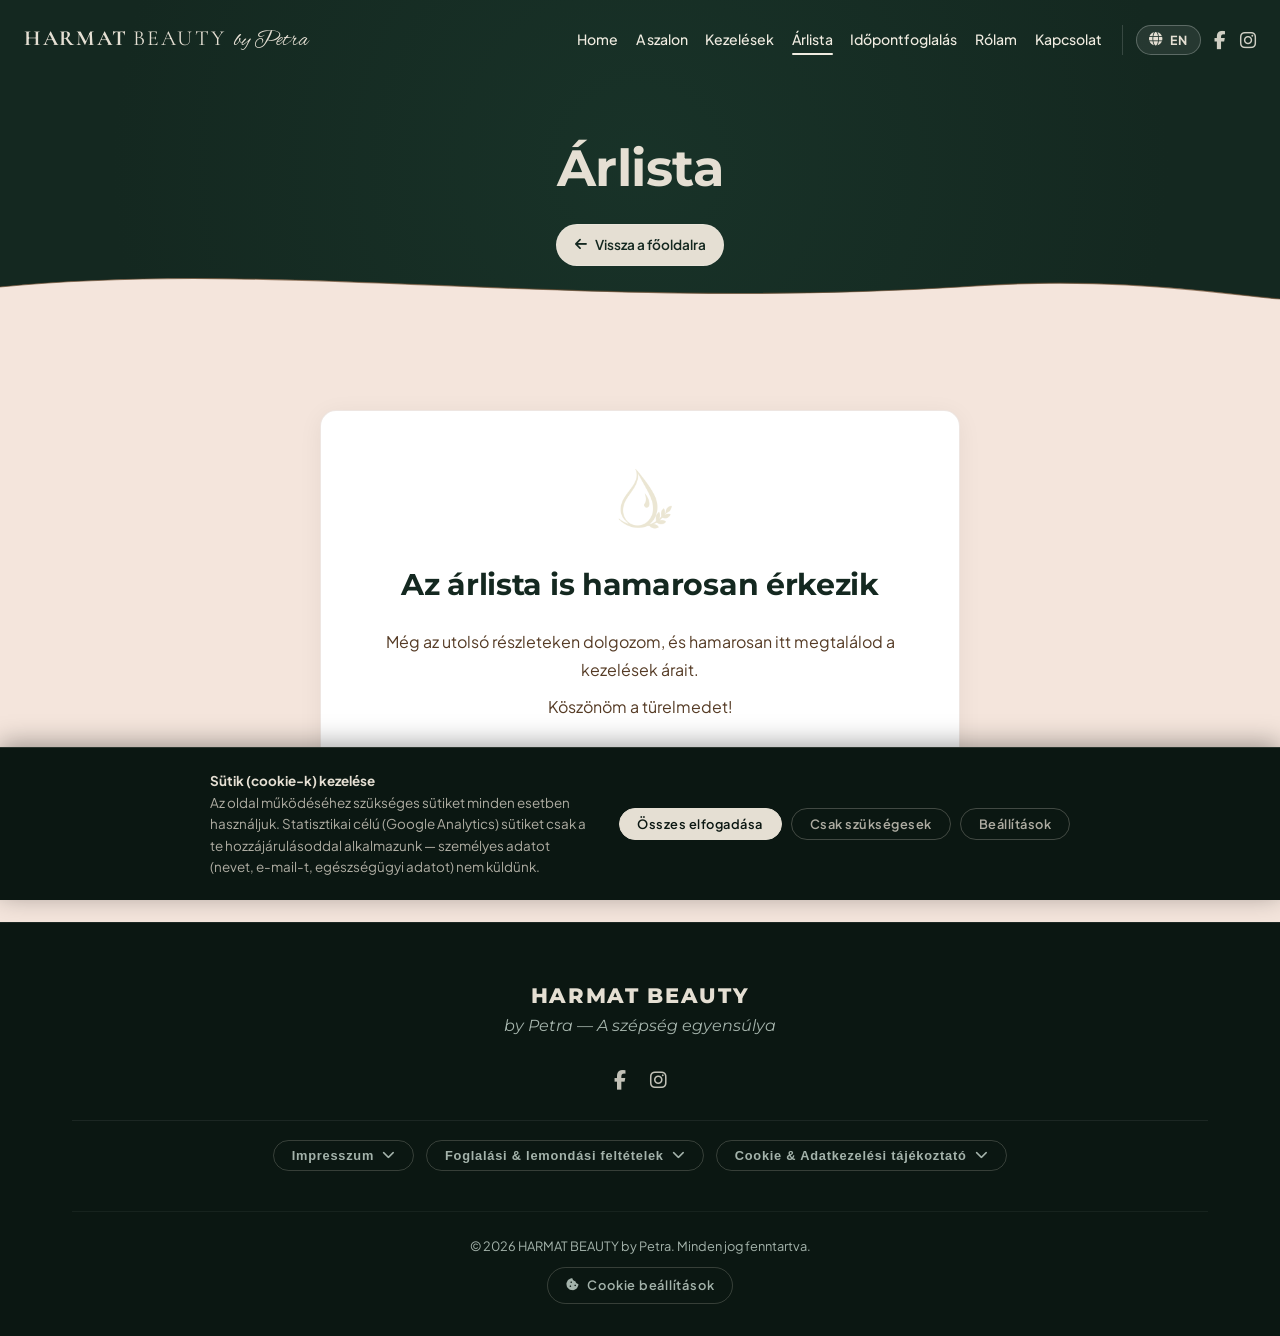
==== commit 34e46c1a: "Add files via upload" ====
--- a/arlista.html
+++ b/arlista.html
@@ -13,6 +13,8 @@
 <link rel="stylesheet" href="https://cdnjs.cloudflare.com/ajax/libs/font-awesome/6.5.1/css/all.min.css">
 <!-- Stylesheet -->
 <link rel="stylesheet" href="styles.css">
+<!-- Cookie Consent & Analytics (must load before page scripts) -->
+<script src="consent.js"></script>
 <style>
 /* Page-specific sub-page styling */
 .page-hero {
@@ -114,10 +116,6 @@
 <div class="container">
 <h1 class="page-hero-title" data-i18n="price_hero_title">Árlista</h1>
 <div class="category-nav-bar">
-<a href="#alap-tisztito" class="cat-nav-btn"><i class="fa-solid fa-leaf"></i> <span data-i18n="price_nav_cat1">Alap & Mélytisztítás</span></a>
-<a href="#premium-antiaging" class="cat-nav-btn"><i class="fa-solid fa-crown"></i> <span data-i18n="price_nav_cat2">Healthy Aging & Anti-Aging</span></a>
-<a href="#kiegeszito-gyantazas" class="cat-nav-btn"><i class="fa-solid fa-sparkles"></i> <span data-i18n="price_nav_cat3">Kiegészítő & Gyantázás</span></a>
-<a href="#smink" class="cat-nav-btn"><i class="fa-solid fa-paintbrush"></i> <span data-i18n="price_nav_cat4">Smink</span></a>
 <a href="index.html" class="cat-nav-btn" style="background:#e5dfd3; color:#142820;"><i class="fa-solid fa-arrow-left"></i> <span data-i18n="price_nav_back">Vissza a főoldalra</span></a>
 </div>
 </div>
@@ -133,170 +131,12 @@
 <!-- Árlista Details Section -->
 <section class="section price-section arlista-page-section">
 <div class="container">
-<div class="price-tables-wrapper">
-<!-- Category 1 -->
-<div class="price-category-card" id="alap-tisztito">
-<div class="price-category-header">
-<i class="fa-solid fa-leaf"></i>
-<h3 data-i18n="price_cat1_title">Alap- és Mélytisztító Kezelések</h3>
-</div>
-<div class="price-items-list">
-<div class="price-item">
-<div class="price-item-info">
-<span class="price-item-name" data-i18n="price_i1_name">Tini / Mélytisztító arckezelés</span>
-<span class="price-item-desc" data-i18n="price_i1_desc">Letisztítás, peeling, gőzölés, tisztítás, fertőtlenítés, maszk</span>
-</div>
-<span class="price-item-duration">60 perc</span>
-<span class="price-item-val">15 500 Ft</span>
-</div>
-<div class="price-item">
-<div class="price-item-info">
-<span class="price-item-name" data-i18n="price_i2_name">Komplett nagykezelés masszázzsal</span>
-<span class="price-item-desc" data-i18n="price_i2_desc">Teljes körű tisztítás + 25 perces relaxáló arc- és dekoltázsmasszázs</span>
-</div>
-<span class="price-item-duration">90 perc</span>
-<span class="price-item-val">19 500 Ft</span>
-</div>
-<div class="price-item">
-<div class="price-item-info">
-<span class="price-item-name" data-i18n="price_i3_name">Hát tisztító kezelés</span>
-<span class="price-item-desc" data-i18n="price_i3_desc">Problémás bőrfelület mélytisztítása, fertőtlenítés, pórusösszehúzás</span>
-</div>
-<span class="price-item-duration">60 perc</span>
-<span class="price-item-val">14 000 Ft</span>
-</div>
-</div>
-</div>
-
-<!-- Category 2 -->
-<div class="price-category-card" id="premium-antiaging">
-<div class="price-category-header">
-<i class="fa-solid fa-crown"></i>
-<h3 data-i18n="price_cat2_title">Prémium Anti-Aging & Bőrmegújítás</h3>
-</div>
-<div class="price-items-list">
-<div class="price-item">
-<div class="price-item-info">
-<span class="price-item-name" data-i18n="price_i4_name">Pure Glow Lifting Kezelés</span>
-<span class="price-item-desc" data-i18n="price_i4_desc">Peptides komplex, ultrahang, hyaluron szérum & myofasciális masszázs</span>
-</div>
-<span class="price-item-duration">90 perc</span>
-<span class="price-item-val">26 000 Ft</span>
-</div>
-<div class="price-item">
-<div class="price-item-info">
-<span class="price-item-name" data-i18n="price_i5_name">Hydro-Boost Mélyhidratálás</span>
-<span class="price-item-desc" data-i18n="price_i5_desc">Azonnali hidratáltság és bőrbarrier erősítés multi-hyaluronnal</span>
-</div>
-<span class="price-item-duration">60 perc</span>
-<span class="price-item-val">16 000 Ft</span>
-</div>
-<div class="price-item">
-<div class="price-item-info">
-<span class="price-item-name" data-i18n="price_i6_name">Kémiai Peeling / Savkúra (AHA/BHA)</span>
-<span class="price-item-desc" data-i18n="price_i6_desc">Bőrmegújító, pigmentfolt-halványító és textúra-egyenletesítő kúra</span>
-</div>
-<span class="price-item-duration">50 perc</span>
-<span class="price-item-val">17 500 Ft</span>
-</div>
-<div class="price-item">
-<div class="price-item-info">
-<span class="price-item-name" data-i18n="price_i7_name">Kollagén Indukciós Rituálé</span>
-<span class="price-item-desc" data-i18n="price_i7_desc">Rugalmasság fokozó koncentrátumok, arany maszk, dekoltázsápolás</span>
-</div>
-<span class="price-item-duration">75 perc</span>
-<span class="price-item-val">22 000 Ft</span>
-</div>
-</div>
-</div>
-
-<!-- Category 3 -->
-<div class="price-category-card" id="kiegeszito-gyantazas">
-<div class="price-category-header">
-<i class="fa-solid fa-sparkles"></i>
-<h3 data-i18n="price_cat3_title">Kiegészítő Szolgáltatások & Gyantázás</h3>
-</div>
-<div class="price-items-list">
-<div class="price-item">
-<div class="price-item-info">
-<span class="price-item-name" data-i18n="price_i8_name">Szemöldök szedés + festés</span>
-<span class="price-item-desc" data-i18n="price_i8_desc">Egyéni karakterhez igazított formázás és tartós színezés</span>
-</div>
-<span class="price-item-duration">30 perc</span>
-<span class="price-item-val">4 500 Ft</span>
-</div>
-<div class="price-item">
-<div class="price-item-info">
-<span class="price-item-name" data-i18n="price_i9_name">Szempilla festés</span>
-<span class="price-item-desc" data-i18n="price_i9_desc">Mélyfekete vagy kékesfekete tartós pillaszínezés</span>
-</div>
-<span class="price-item-duration">20 perc</span>
-<span class="price-item-val">3 500 Ft</span>
-</div>
-<div class="price-item">
-<div class="price-item-info">
-<span class="price-item-name" data-i18n="price_i10_name">Arcgyanta csomag (bajusz, áll, szemöldök)</span>
-<span class="price-item-desc" data-i18n="price_i10_desc">Kíméletes, prémium elasztikus gyantával</span>
-</div>
-<span class="price-item-duration">30 perc</span>
-<span class="price-item-val">6 000 Ft</span>
-</div>
-<div class="price-item">
-<div class="price-item-info">
-<span class="price-item-name" data-i18n="price_i11_name">Arc-, nyak- és dekoltázsmasszázs önállóan</span>
-<span class="price-item-desc" data-i18n="price_i11_desc">30 perces relaxáló és vérkeringést serkentő masszázs</span>
-</div>
-<span class="price-item-duration">35 perc</span>
-<span class="price-item-val">9 500 Ft</span>
-</div>
-</div>
-</div>
-</div>
-
-<!-- Category 4 -->
-<div class="price-category-card" id="smink">
-<div class="price-category-header">
-<i class="fa-solid fa-paintbrush"></i>
-<h3 data-i18n="price_cat4_title">Smink</h3>
-</div>
-<div class="price-items-list">
-<div class="price-item">
-<div class="price-item-info">
-<span class="price-item-name" data-i18n="price_i12_name">Nappali / Natúr "No-Makeup" Smink</span>
-<span class="price-item-desc" data-i18n="price_i12_desc">Friss, természetes és láthatatlan alapozás, finom árnyalás és ragyogó arcszín</span>
-</div>
-<span class="price-item-duration">45 perc</span>
-<span class="price-item-val">12 000 Ft</span>
-</div>
-<div class="price-item">
-<div class="price-item-info">
-<span class="price-item-name" data-i18n="price_i13_name">Alkalmi & Esti Smink</span>
-<span class="price-item-desc" data-i18n="price_i13_desc">Tartós, kifejező smink fotózásra, eseményekre és ünnepekre műszempilla opcióval</span>
-</div>
-<span class="price-item-duration">60 perc</span>
-<span class="price-item-val">18 000 Ft</span>
-</div>
-<div class="price-item">
-<div class="price-item-info">
-<span class="price-item-name" data-i18n="price_i14_name">Menyasszonyi Smink (próbával)</span>
-<span class="price-item-desc" data-i18n="price_i14_desc">Személyre szabott esküvői smink előzetes konzultációval és próbasminkkel</span>
-</div>
-<span class="price-item-duration">90 perc</span>
-<span class="price-item-val">32 000 Ft</span>
-</div>
-</div>
-</div>
-</div>
-
-<div class="price-note-box">
-<i class="fa-solid fa-circle-info"></i>
-<p data-i18n="price_note">Az árak forintban (HUF) értendők és az ÁFÁ-t tartalmazzák. Fizetési lehetőségek a szalonban: Készpénz, Bankkártya, Azonnali Átutalás.</p>
-</div>
-
-<div style="text-align: center; margin-top: 3rem;">
-<a href="idopontfoglalas.html" class="btn btn-primary" style="padding: 0.9rem 2.2rem; font-size: 1rem;">
-<i class="fa-regular fa-calendar-check"></i> <span data-i18n="price_btn_book_now">Időpontfoglalás most</span>
-</a>
+<div style="max-width: 640px; margin: 0 auto; text-align: center; background: #ffffff; border-radius: 16px; padding: 3rem 2.5rem; box-shadow: 0 4px 24px rgba(0,0,0,0.06); border: 1px solid rgba(140,91,62,0.15);">
+  <img src="drop-logo.png.png" alt="" style="width: 80px; height: auto; margin-bottom: 1.2rem; filter: brightness(0) saturate(100%) invert(92%) sepia(8%) saturate(350%) hue-rotate(10deg) brightness(96%);">
+  <h2 style="font-family: var(--font-heading); font-size: clamp(1.4rem, 3vw, 1.9rem); font-weight: 700; color: #142820; margin-bottom: 1.5rem;" data-i18n="price_soon_title">Az árlista is hamarosan érkezik</h2>
+  <p style="font-size: 1rem; color: #553b25; line-height: 1.8; margin-bottom: 0.5rem;" data-i18n="price_soon_p1">Még az utolsó részleteken dolgozom, és hamarosan itt megtalálod a kezelések árait.</p>
+  <p style="font-size: 1rem; color: #553b25; line-height: 1.8; margin-bottom: 1.8rem;" data-i18n="price_soon_p2">Köszönöm a türelmedet!</p>
+  <p style="font-size: 1rem; font-weight: 600; color: #142820;">Petra</p>
 </div>
 </div>
 </section>
@@ -317,47 +157,146 @@
 <div class="footer-legal-row">
 <div class="footer-impresszum">
 <button class="impresszum-toggle" onclick="this.parentElement.classList.toggle('open')" aria-expanded="false">
-    Impresszum <i class="fa-solid fa-chevron-down"></i>
+    <span data-i18n="footer_impresszum_btn">Impresszum</span> <i class="fa-solid fa-chevron-down"></i>
 </button>
 <div class="impresszum-body">
-    <h4>Impresszum</h4>
-    <p><strong>A honlap neve:</strong> HARMAT BEAUTY by Petra</p>
-    <p><strong>A honlap címe:</strong> www.harmatbeautybypetra.hu</p>
-    <p><strong>A honlap üzemeltetője:</strong> Solti-Porszász Petra egyéni vállalkozó</p>
-    <p><strong>Székhely:</strong> 1183 Budapest Teleki utca 73b</p>
-    <p><strong>A kozmetika címe:</strong> [a vendégeket fogadó hely címe]</p>
-    <p><strong>E-mail:</strong> <a href="mailto:harmatbeautypetra@gmail.com">harmatbeautypetra@gmail.com</a></p>
-    <p><strong>Telefon:</strong> <a href="tel:+36308179093">+36 30 817 9093</a></p>
-    <p><strong>Nyilvántartási szám:</strong> [egyéni vállalkozói nyilvántartási szám]</p>
-    <p><strong>Nyilvántartást vezető hatóság:</strong> [hatóság neve]</p>
-    <p><strong>Adószám:</strong> [adószám]</p>
+    <h4 data-i18n="footer_impresszum_title">Impresszum</h4>
+    <p><strong data-i18n="footer_impresszum_website_name_label">A honlap neve:</strong> HARMAT BEAUTY by Petra</p>
+    <p><strong data-i18n="footer_impresszum_website_url_label">A honlap címe:</strong> www.harmatbeautybypetra.hu</p>
+    <p><strong data-i18n="footer_impresszum_operator_label">A honlap üzemeltetője:</strong> <span data-i18n="footer_impresszum_operator_val">Solti-Porszász Petra egyéni vállalkozó</span></p>
+    <p><strong data-i18n="footer_impresszum_hq_label">Székhely:</strong> 1183 Budapest Teleki utca 73b</p>
+    <p><strong data-i18n="footer_impresszum_salon_label">A kozmetika címe:</strong> <span data-i18n="footer_impresszum_salon_val">[a vendégeket fogadó hely címe]</span></p>
+    <p><strong data-i18n="footer_impresszum_email_label">E-mail:</strong> <a href="mailto:harmatbeautypetra@gmail.com">harmatbeautypetra@gmail.com</a></p>
+    <p><strong data-i18n="footer_impresszum_phone_label">Telefon:</strong> <a href="tel:+36308179093">+36 30 817 9093</a></p>
+    <p><strong data-i18n="footer_impresszum_reg_label">Nyilvántartási szám:</strong> <span data-i18n="footer_impresszum_reg_val">[egyéni vállalkozói nyilvántartási szám]</span></p>
+    <p><strong data-i18n="footer_impresszum_reg_auth_label">Nyilvántartást vezető hatóság:</strong> <span data-i18n="footer_impresszum_reg_auth_val">[hatóság neve]</span></p>
+    <p><strong data-i18n="footer_impresszum_tax_label">Adószám:</strong> <span data-i18n="footer_impresszum_tax_val">[adószám]</span></p>
 </div>
 </div>
 <div class="footer-impresszum">
 <button class="impresszum-toggle" onclick="this.parentElement.classList.toggle('open')" aria-expanded="false">
-    Foglalási &amp; lemondási feltételek <i class="fa-solid fa-chevron-down"></i>
+    <span data-i18n="footer_booking_btn">Foglalási &amp; lemondási feltételek</span> <i class="fa-solid fa-chevron-down"></i>
 </button>
 <div class="impresszum-body">
-    <h4>Foglalási és lemondási feltételek</h4>
-    <p><strong>Időpontfoglalás</strong></p>
-    <p>Kezelésre a foglaló alkalmazáson keresztül tudsz időpontot kérni. A foglalás akkor végleges, amikor megkapod róla a visszaigazolást. Kérlek, olyan elérhetőséget adj meg, amelyen szükség esetén kapcsolatba tudok lépni veled.</p>
-    <p>Ha nem tudod, melyik kezelés lenne megfelelő számodra, írj nekem foglalás előtt, és segítek választani. Az első alkalommal a kezelés megkezdése előtt átbeszéljük a bőröd állapotát és az esetleges ellenjavallatokat. Ha a választott kezelés nem lenne megfelelő, közösen egyeztetünk más lehetőségről.</p>
-    <p><strong>Időpont módosítása és lemondása</strong></p>
-    <p>Ha mégsem jó az időpontod, kérlek, lehetőség szerint <strong>legalább 24 órával a kezelés előtt</strong> módosítsd vagy mondd le a foglaló alkalmazásban, vagy jelezd nekem a <a href="tel:+36308179093">+36 30 817 9093</a> telefonszámon. Így az időpontot más vendég számára is elérhetővé tudom tenni.</p>
-    <p>Ha megbetegszel vagy váratlan helyzet adódik, kérlek, akkor is szólj, amint tudsz. A lemondásért jelenleg nem számítok fel díjat.</p>
-    <p><strong>Késés</strong></p>
-    <p>Ha késel, kérlek, jelezd telefonon. A következő vendég időpontja miatt előfordulhat, hogy a kezelés idejét rövidítenünk kell, vagy új időpontot szükséges egyeztetnünk. Erről minden esetben egyeztetünk.</p>
-    <p><strong>Ha nekem kell módosítanom</strong></p>
-    <p>Ha váratlan okból én nem tudom megtartani az időpontodat, a lehető leghamarabb értesítelek, és új időpontot ajánlok.</p>
-    <p style="margin-top:0.8rem;">Köszönöm, hogy figyelsz a lefoglalt időpontra – várlak szeretettel!<br><strong>Petra</strong><br>HARMAT BEAUTY by Petra</p>
+    <h4 data-i18n="footer_booking_title">Foglalási és lemondási feltételek</h4>
+    <p><strong data-i18n="footer_booking_h_appointment">Időpontfoglalás</strong></p>
+    <p data-i18n="footer_booking_p1">Kezelésre a foglaló alkalmazáson keresztül tudsz időpontot kérni. A foglalás akkor végleges, amikor megkapod róla a visszaigazolást. Kérlek, olyan elérhetőséget adj meg, amelyen szükség esetén kapcsolatba tudok lépni veled.</p>
+    <p data-i18n="footer_booking_p2">Ha nem tudod, melyik kezelés lenne megfelelő számodra, írj nekem foglalás előtt, és segítek választani. Az első alkalommal a kezelés megkezdése előtt átbeszéljük a bőröd állapotát és az esetleges ellenjavallatokat. Ha a választott kezelés nem lenne megfelelő, közösen egyeztetünk más lehetőségről.</p>
+    <p><strong data-i18n="footer_booking_h_cancel">Időpont módosítása és lemondása</strong></p>
+    <p data-i18n="footer_booking_p3">Ha mégsem jó az időpontod, kérlek, lehetőség szerint <strong>legalább 24 órával a kezelés előtt</strong> módosítsd vagy mondd le a foglaló alkalmazásban, vagy jelezd nekem a <a href="tel:+36308179093">+36 30 817 9093</a> telefonszámon. Így az időpontot más vendég számára is elérhetővé tudom tenni.</p>
+    <p data-i18n="footer_booking_p4">Ha megbetegszel vagy váratlan helyzet adódik, kérlek, akkor is szólj, amint tudsz. A lemondásért jelenleg nem számítok fel díjat.</p>
+    <p><strong data-i18n="footer_booking_h_late">Késés</strong></p>
+    <p data-i18n="footer_booking_p5">Ha késel, kérlek, jelezd telefonon. A következő vendég időpontja miatt előfordulhat, hogy a kezelés idejét rövidítenünk kell, vagy új időpontot szükséges egyeztetnünk. Erről minden esetben egyeztetünk.</p>
+    <p><strong data-i18n="footer_booking_h_change">Ha nekem kell módosítanom</strong></p>
+    <p data-i18n="footer_booking_p6">Ha váratlan okból én nem tudom megtartani az időpontodat, a lehető leghamarabb értesítelek, és új időpontot ajánlok.</p>
+    <p style="margin-top:0.8rem;"><span data-i18n="footer_booking_closing">Köszönöm, hogy figyelsz a lefoglalt időpontra – várlak szeretettel!</span><br><strong>Petra</strong><br>HARMAT BEAUTY by Petra</p>
+</div>
+</div>
+<div class="footer-impresszum">
+<button class="impresszum-toggle" onclick="this.parentElement.classList.toggle('open')" aria-expanded="false">
+    <span data-i18n="footer_cookie_btn">Cookie &amp; Adatkezelési tájékoztató</span> <i class="fa-solid fa-chevron-down"></i>
+</button>
+<div class="impresszum-body">
+    <h4 data-i18n="footer_cookie_title">Cookie &amp; Adatkezelési tájékoztató</h4>
+
+    <p><strong data-i18n="footer_cookie_h_controller">Az adatkezelő</strong></p>
+    <p><span data-i18n="footer_cookie_controller_p">Solti-Porszász Petra egyéni vállalkozó („HARMAT BEAUTY by Petra")</span><br>
+    E-mail: <a href="mailto:harmatbeautypetra@gmail.com">harmatbeautypetra@gmail.com</a> &nbsp;·&nbsp; Tel.: <a href="tel:+36308179093">+36 30 817 9093</a></p>
+
+    <p><strong data-i18n="footer_cookie_h_necessary">Szükséges sütik</strong></p>
+    <p data-i18n="footer_cookie_necessary_p">A weboldal helyes működéséhez elengedhetetlen sütiket minden esetben alkalmazunk. Ide tartozik a nyelvi beállítás (<code>hb_lang</code>, <code>hb_lang_v2</code>) és a cookie-hozzájárulás (<code>hb_cookie_consent</code>) tárolása. Ezek a böngésző localStorage-ban kerülnek mentésre, személyes adatot nem tartalmaznak, és a böngészőadatok törlésekor automatikusan megszűnnek.</p>
+
+    <p><strong data-i18n="footer_cookie_h_analytics">Statisztikai sütik (Google Analytics 4)</strong></p>
+    <table style="width:100%; border-collapse:collapse; font-size:0.78rem; color:rgba(229,223,211,0.65); margin-top:0.4rem;">
+        <tr style="border-bottom:1px solid rgba(255,255,255,0.08);">
+            <td style="padding:0.4rem 0.6rem 0.4rem 0; font-weight:600; color:#e5dfd3; white-space:nowrap;" data-i18n="footer_cookie_col_name">Cookie neve</td>
+            <td style="padding:0.4rem 0;"><code>_ga</code>, <code>_ga_P7LZZRL57Z</code></td>
+        </tr>
+        <tr style="border-bottom:1px solid rgba(255,255,255,0.08);">
+            <td style="padding:0.4rem 0.6rem 0.4rem 0; font-weight:600; color:#e5dfd3; white-space:nowrap;" data-i18n="footer_cookie_col_provider">Szolgáltató</td>
+            <td style="padding:0.4rem 0;" data-i18n="footer_cookie_provider_val">Google Ireland Limited, Gordon House, Barrow Street, Dublin 4, Írország</td>
+        </tr>
+        <tr style="border-bottom:1px solid rgba(255,255,255,0.08);">
+            <td style="padding:0.4rem 0.6rem 0.4rem 0; font-weight:600; color:#e5dfd3; white-space:nowrap;" data-i18n="footer_cookie_col_purpose">Cél</td>
+            <td style="padding:0.4rem 0;" data-i18n="footer_cookie_purpose_val">Névtelen látogatói statisztikák gyűjtése: megtekintett oldalak, munkamenet hossza, forgalmi forrás. Személyes adat (név, e-mail, egészségügyi adat, felhasználói azonosító) nem kerül a Google felé továbbításra.</td>
+        </tr>
+        <tr style="border-bottom:1px solid rgba(255,255,255,0.08);">
+            <td style="padding:0.4rem 0.6rem 0.4rem 0; font-weight:600; color:#e5dfd3; white-space:nowrap;" data-i18n="footer_cookie_col_retention">Megőrzés</td>
+            <td style="padding:0.4rem 0;" data-i18n="footer_cookie_retention_val"><code>_ga</code> — 2 év &nbsp;·&nbsp; <code>_ga_*</code> — 2 év</td>
+        </tr>
+        <tr style="border-bottom:1px solid rgba(255,255,255,0.08);">
+            <td style="padding:0.4rem 0.6rem 0.4rem 0; font-weight:600; color:#e5dfd3; white-space:nowrap;" data-i18n="footer_cookie_col_legal">Jogalap</td>
+            <td style="padding:0.4rem 0;" data-i18n="footer_cookie_legal_val">Hozzájárulás — GDPR 6. cikk (1) bek. a) pont</td>
+        </tr>
+        <tr style="border-bottom:1px solid rgba(255,255,255,0.08);">
+            <td style="padding:0.4rem 0.6rem 0.4rem 0; font-weight:600; color:#e5dfd3; white-space:nowrap;" data-i18n="footer_cookie_col_transfer">Adattovábbítás</td>
+            <td style="padding:0.4rem 0;" data-i18n="footer_cookie_transfer_val">USA — Google LLC, standard szerződéses záradékok (SCC) alapján</td>
+        </tr>
+        <tr>
+            <td style="padding:0.4rem 0.6rem 0.4rem 0; font-weight:600; color:#e5dfd3; white-space:nowrap;" data-i18n="footer_cookie_col_withdraw">Hozzájárulás visszavonása</td>
+            <td style="padding:0.4rem 0;" data-i18n="footer_cookie_withdraw_val">Bármikor, az oldal láblécében található „Cookie beállítások" linkre kattintva. Visszavonás esetén a statisztikai sütik azonnal törlődnek.</td>
+        </tr>
+    </table>
+
+    <p style="margin-top:1rem;"><strong data-i18n="footer_cookie_h_rights">Érintetti jogok</strong></p>
+    <p data-i18n="footer_cookie_rights_p">A GDPR alapján jogod van hozzáférni az adataidhoz, kérni azok törlését, hordozhatóságát, valamint panaszt tenni a Nemzeti Adatvédelmi és Információszabadság Hatóságnál (NAIH, <a href="https://www.naih.hu" target="_blank" rel="noopener noreferrer">www.naih.hu</a>). Adatkezeléssel kapcsolatos kérdésekkel fordulj hozzám az <a href="mailto:harmatbeautypetra@gmail.com">harmatbeautypetra@gmail.com</a> címen.</p>
+
+    <p style="margin-top:0.8rem; font-size:0.75rem; color:rgba(229,223,211,0.4);" data-i18n="footer_cookie_updated">Utolsó frissítés: 2025. január</p>
 </div>
 </div>
 </div>
 <div class="footer-copy">
 <p>&copy; <span id="currentYear"></span> <span data-i18n="footer_rights">HARMAT BEAUTY by Petra. Minden jog fenntartva.</span></p>
+<p style="margin-top:0.6rem;">
+  <a href="#" class="hb-cookie-settings-link hb-open-cookie-settings"><i class="fa-solid fa-cookie-bite"></i> Cookie beállítások</a>
+</p>
 </div>
 </div>
 </footer>
+
+<!-- Cookie Consent Banner -->
+<div id="hb-cookie-banner" hidden aria-live="polite" role="region" aria-label="Cookie hozzájárulás">
+  <div class="hb-cookie-inner">
+    <div id="hb-cookie-simple">
+      <p class="hb-cookie-text"><strong data-i18n="cookie_title">Sütik (cookie-k) kezelése</strong><br>
+        <span data-i18n="cookie_intro">Az oldal működéséhez szükséges sütiket minden esetben használjuk. Statisztikai célú (Google Analytics) sütiket csak a te hozzájárulásoddal alkalmazunk — személyes adatot (nevet, e-mail-t, egészségügyi adatot) nem küldünk.</span></p>
+      <div class="hb-cookie-actions">
+        <button id="hb-btn-accept" class="hb-btn hb-btn-primary" data-i18n="cookie_btn_accept">Összes elfogadása</button>
+        <button id="hb-btn-reject" class="hb-btn hb-btn-outline" data-i18n="cookie_btn_reject">Csak szükségesek</button>
+        <button id="hb-btn-settings" class="hb-btn hb-btn-outline" data-i18n="cookie_btn_settings">Beállítások</button>
+      </div>
+    </div>
+    <div id="hb-cookie-detail" hidden>
+      <p class="hb-detail-title" data-i18n="cookie_settings_title">Cookie beállítások</p>
+      <p class="hb-detail-desc" data-i18n="cookie_settings_desc">Az alábbi kategóriák közül választhatod ki, melyeket engedélyezed. A szükséges sütik nem kapcsolhatók ki.</p>
+      <div class="hb-cookie-row">
+        <div class="hb-cookie-row-info">
+          <strong data-i18n="cookie_necessary_title">Szükséges sütik</strong>
+          <span data-i18n="cookie_necessary_desc">A weboldal helyes működéséhez elengedhetetlen sütik (pl. nyelvi beállítás, cookie-hozzájárulás tárolása). Személyes adatot nem rögzítenek.</span>
+        </div>
+        <span class="hb-always-on" data-i18n="cookie_always_on">Mindig bekapcsolt</span>
+      </div>
+      <div class="hb-cookie-row">
+        <div class="hb-cookie-row-info">
+          <strong data-i18n="cookie_analytics_title">Statisztikai sütik (Google Analytics)</strong>
+          <span data-i18n="cookie_analytics_desc">Névtelen látogatói statisztikák gyűjtése (Google Analytics 4). Segítenek megérteni, hogyan használják a látogatók az oldalt. Nevet, e-mail-t vagy egyéb személyes adatot nem küldenek a Google felé.</span>
+        </div>
+        <div class="hb-toggle-wrap">
+          <label class="hb-toggle" aria-label="Statisztikai sütik engedélyezése">
+            <input type="checkbox" id="hb-analytics-toggle">
+            <span class="hb-toggle-track"></span>
+          </label>
+        </div>
+      </div>
+      <div class="hb-detail-footer">
+        <button id="hb-btn-withdraw" class="hb-btn hb-btn-outline" data-i18n="cookie_btn_withdraw">Hozzájárulás visszavonása</button>
+        <button id="hb-btn-back" class="hb-btn hb-btn-outline" data-i18n="cookie_btn_back">Vissza</button>
+        <button id="hb-btn-save" class="hb-btn hb-btn-primary" data-i18n="cookie_btn_save">Mentés</button>
+      </div>
+      <p id="hb-withdraw-confirm" hidden data-i18n="cookie_withdraw_confirm">✓ Hozzájárulásod visszavontuk, és az analitikai sütiket töröltük.</p>
+    </div>
+  </div>
+</div>
 
 <!-- JavaScript Translations & App Logic -->
 <script src="translations.js"></script>
--- a/styles.css
+++ b/styles.css
@@ -704,9 +704,9 @@
     stroke-width: 1.5;
 }
 
-/* Rólam (About Petra) section wave fill (#CBB09A) */
+/* Rólam (About Petra) section wave fill (#FDF7F2) */
 .wave-fill-petra-about {
-    fill: #CBB09A;
+    fill: #FDF7F2;
 }
 
 /* Treatments section wave fill (#CBB09A) */
@@ -1544,10 +1544,10 @@
 
 /* ==========================================================
    Rólam (About Petra) Section
-   Background: #CBB09A | Letters: #6D4D31 | Divider: #6D4D31
+   Background: #FDF7F2 | Letters: #6D4D31 | Divider: #6D4D31
    ========================================================== */
 .rolam-section {
-    background-color: #CBB09A;
+    background-color: #FDF7F2;
     color: #534b46;
 }
 
@@ -2056,3 +2056,254 @@
         display: none;
     }
 }
+
+/* ═══════════════════════════════════════════════════════════════════════════════
+   COOKIE CONSENT BANNER
+   ═══════════════════════════════════════════════════════════════════════════════ */
+
+#hb-cookie-banner {
+    position: fixed;
+    bottom: 0;
+    left: 0;
+    right: 0;
+    z-index: 9999;
+    background: #0b1712;
+    border-top: 1px solid rgba(229, 223, 211, 0.15);
+    padding: 1.4rem 1.5rem;
+    box-shadow: 0 -4px 24px rgba(0, 0, 0, 0.35);
+}
+
+#hb-cookie-banner[hidden] {
+    display: none;
+}
+
+.hb-cookie-inner {
+    max-width: 860px;
+    margin: 0 auto;
+}
+
+/* Simple view (default) */
+#hb-cookie-simple {
+    display: flex;
+    align-items: center;
+    flex-wrap: wrap;
+    gap: 1rem 1.5rem;
+}
+
+#hb-cookie-simple[hidden],
+#hb-cookie-detail[hidden] {
+    display: none;
+}
+
+.hb-cookie-text {
+    flex: 1 1 260px;
+    font-size: 0.84rem;
+    color: rgba(229, 223, 211, 0.75);
+    line-height: 1.6;
+}
+
+.hb-cookie-text strong {
+    color: #e5dfd3;
+    font-weight: 700;
+}
+
+.hb-cookie-actions {
+    display: flex;
+    gap: 0.6rem;
+    flex-wrap: wrap;
+    align-items: center;
+}
+
+.hb-btn {
+    font-family: var(--font-body, 'Plus Jakarta Sans', sans-serif);
+    font-size: 0.8rem;
+    font-weight: 600;
+    border-radius: 20px;
+    padding: 0.45rem 1.1rem;
+    cursor: pointer;
+    border: 1px solid transparent;
+    transition: background 0.2s ease, color 0.2s ease, border-color 0.2s ease;
+    letter-spacing: 0.04em;
+    white-space: nowrap;
+}
+
+.hb-btn-primary {
+    background: #e5dfd3;
+    color: #0b1712;
+    border-color: #e5dfd3;
+}
+
+.hb-btn-primary:hover {
+    background: #ffffff;
+    border-color: #ffffff;
+}
+
+.hb-btn-outline {
+    background: transparent;
+    color: rgba(229, 223, 211, 0.75);
+    border-color: rgba(229, 223, 211, 0.25);
+}
+
+.hb-btn-outline:hover {
+    color: #e5dfd3;
+    border-color: rgba(229, 223, 211, 0.55);
+}
+
+/* Detail / settings view */
+#hb-cookie-detail {
+    display: flex;
+    flex-direction: column;
+    gap: 1rem;
+}
+
+.hb-detail-title {
+    font-family: var(--font-heading, 'Cormorant Garamond', serif);
+    font-size: 1.05rem;
+    font-weight: 700;
+    color: #e5dfd3;
+    margin: 0;
+}
+
+.hb-detail-desc {
+    font-size: 0.82rem;
+    color: rgba(229, 223, 211, 0.65);
+    line-height: 1.65;
+    margin: 0;
+}
+
+.hb-cookie-row {
+    display: flex;
+    align-items: flex-start;
+    gap: 1rem;
+    background: rgba(255, 255, 255, 0.04);
+    border: 1px solid rgba(255, 255, 255, 0.07);
+    border-radius: 10px;
+    padding: 0.9rem 1.1rem;
+    flex-wrap: wrap;
+}
+
+.hb-cookie-row-info {
+    flex: 1 1 200px;
+}
+
+.hb-cookie-row-info strong {
+    display: block;
+    font-size: 0.84rem;
+    color: #e5dfd3;
+    margin-bottom: 0.2rem;
+}
+
+.hb-cookie-row-info span {
+    font-size: 0.78rem;
+    color: rgba(229, 223, 211, 0.55);
+    line-height: 1.55;
+}
+
+/* Toggle switch */
+.hb-toggle-wrap {
+    display: flex;
+    align-items: center;
+    gap: 0.5rem;
+    flex-shrink: 0;
+}
+
+.hb-toggle-label {
+    font-size: 0.75rem;
+    color: rgba(229, 223, 211, 0.5);
+}
+
+.hb-toggle {
+    position: relative;
+    width: 40px;
+    height: 22px;
+}
+
+.hb-toggle input {
+    opacity: 0;
+    width: 0;
+    height: 0;
+    position: absolute;
+}
+
+.hb-toggle-track {
+    position: absolute;
+    inset: 0;
+    background: rgba(255, 255, 255, 0.12);
+    border-radius: 22px;
+    cursor: pointer;
+    transition: background 0.25s ease;
+}
+
+.hb-toggle-track::after {
+    content: '';
+    position: absolute;
+    top: 3px;
+    left: 3px;
+    width: 16px;
+    height: 16px;
+    border-radius: 50%;
+    background: rgba(229, 223, 211, 0.5);
+    transition: transform 0.25s ease, background 0.25s ease;
+}
+
+.hb-toggle input:checked + .hb-toggle-track {
+    background: #a46d4a;
+}
+
+.hb-toggle input:checked + .hb-toggle-track::after {
+    transform: translateX(18px);
+    background: #e5dfd3;
+}
+
+/* Always-on badge */
+.hb-always-on {
+    font-size: 0.72rem;
+    color: rgba(229, 223, 211, 0.4);
+    font-style: italic;
+    flex-shrink: 0;
+    align-self: center;
+}
+
+.hb-detail-footer {
+    display: flex;
+    gap: 0.6rem;
+    flex-wrap: wrap;
+    align-items: center;
+    justify-content: flex-end;
+    padding-top: 0.4rem;
+}
+
+/* Withdraw confirmation message */
+#hb-withdraw-confirm {
+    font-size: 0.82rem;
+    color: rgba(229, 223, 211, 0.7);
+    text-align: center;
+    padding-top: 0.3rem;
+}
+
+#hb-withdraw-confirm[hidden] {
+    display: none;
+}
+
+/* Footer cookie settings link */
+.hb-cookie-settings-link {
+    background: none;
+    border: 1px solid rgba(229, 223, 211, 0.2);
+    border-radius: 20px;
+    color: var(--text-muted);
+    font-size: 0.8rem;
+    font-weight: 600;
+    letter-spacing: 0.06em;
+    padding: 0.45rem 1.1rem;
+    cursor: pointer;
+    display: inline-flex;
+    align-items: center;
+    gap: 0.5rem;
+    transition: border-color 0.2s ease, color 0.2s ease;
+    text-decoration: none;
+}
+
+.hb-cookie-settings-link:hover {
+    border-color: rgba(229, 223, 211, 0.5);
+    color: #e5dfd3;
+}
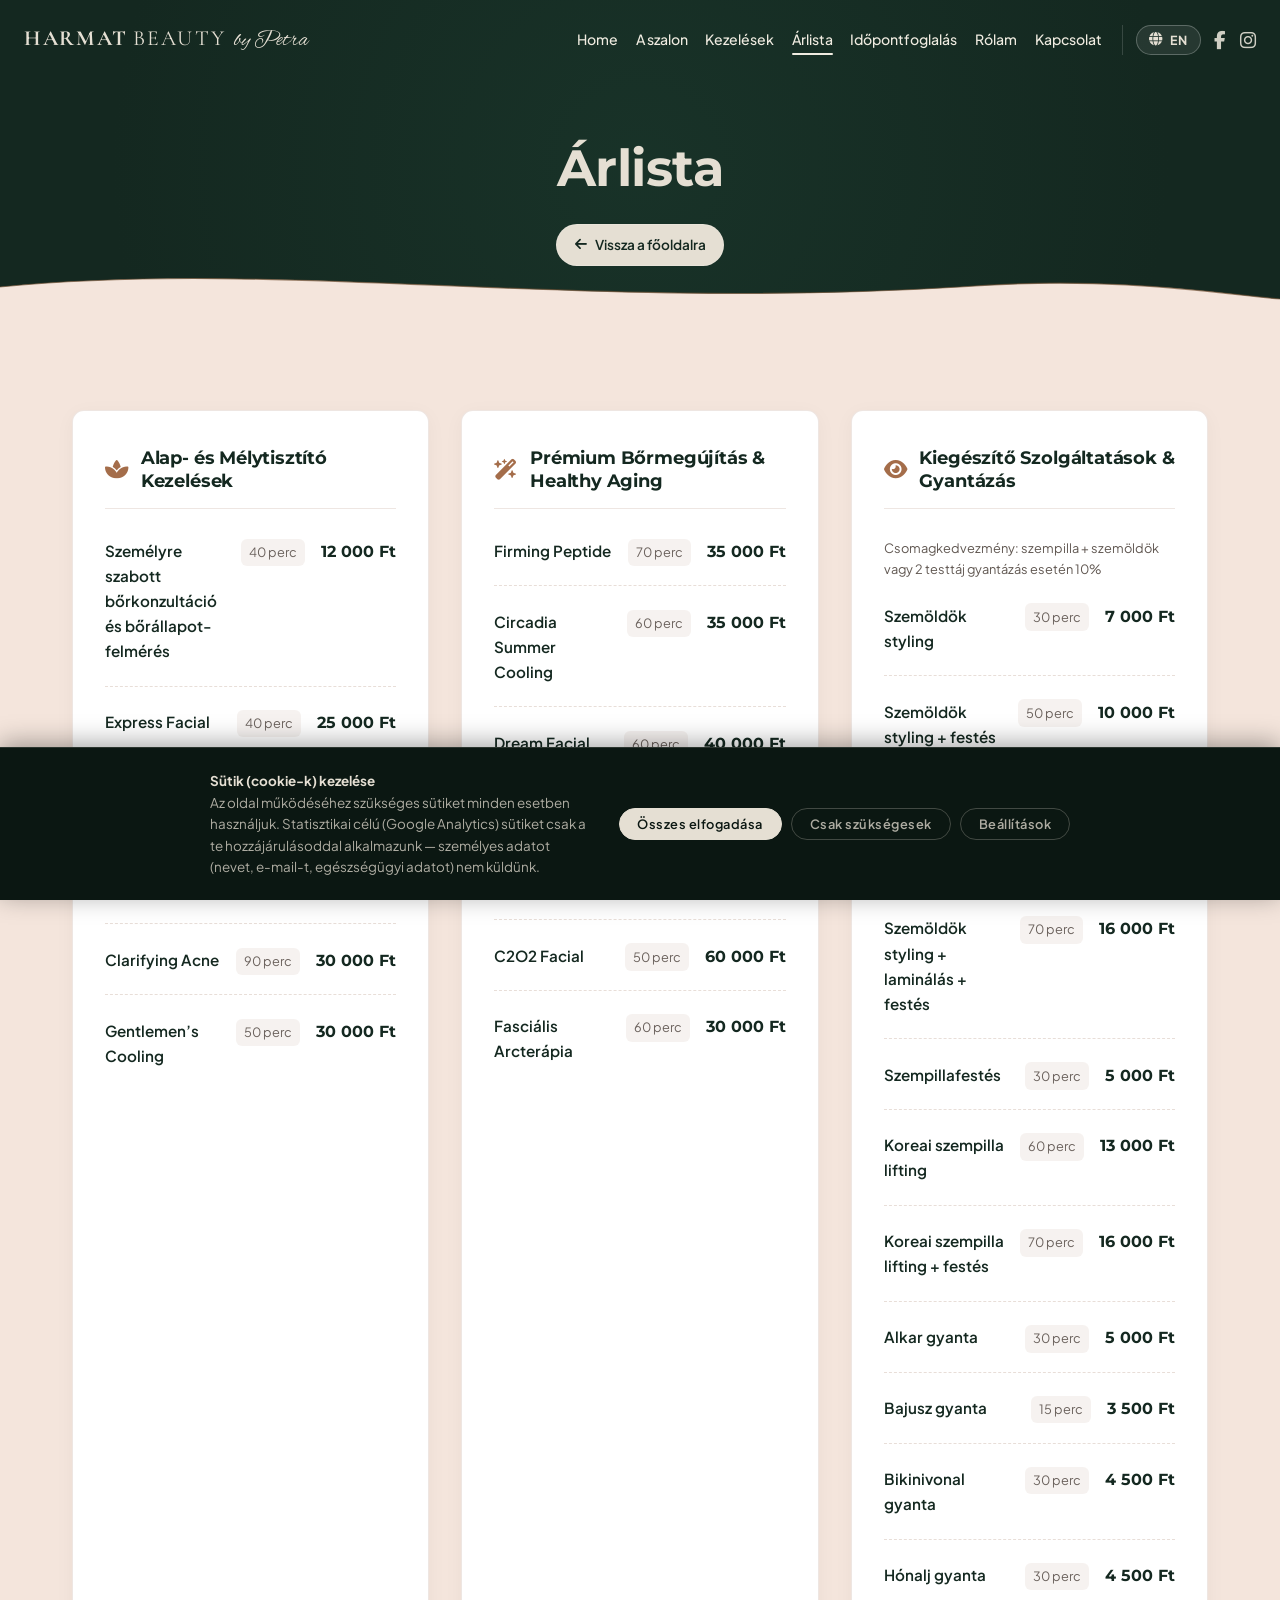
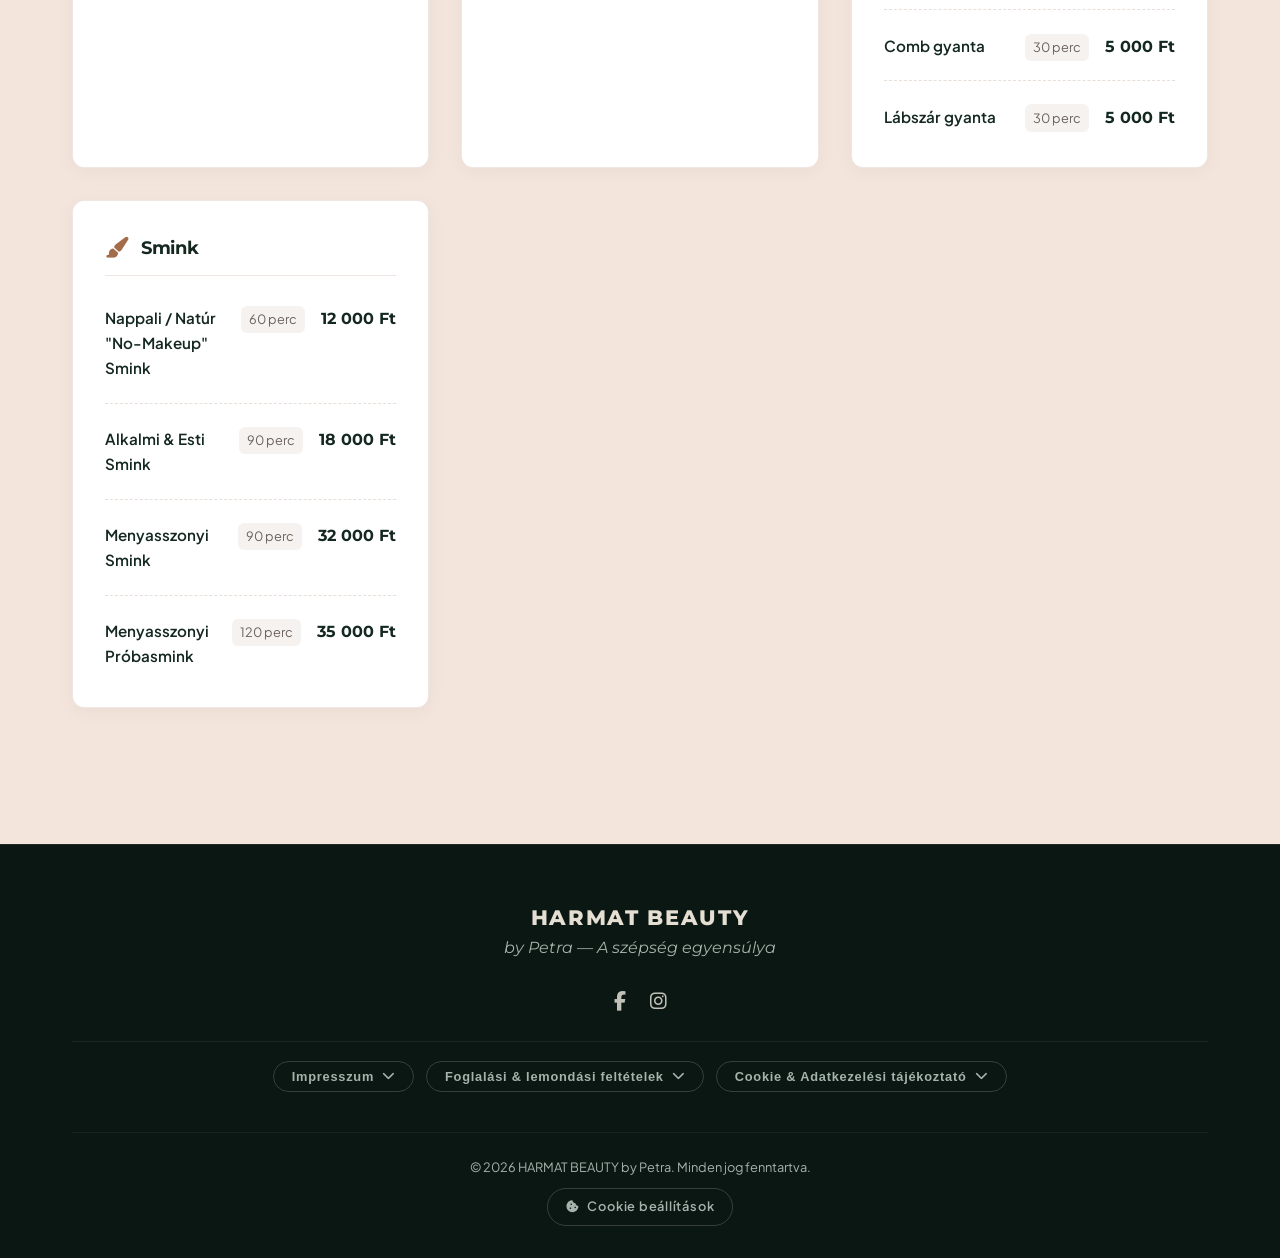
==== commit 56513b48: "Add files via upload" ====
--- a/arlista.html
+++ b/arlista.html
@@ -1,305 +1,469 @@
-<!DOCTYPE html>
-<html lang="hu">
-<head>
-<meta charset="UTF-8">
-<meta name="viewport" content="width=device-width, initial-scale=1.0">
-<title>Árlista | HARMAT BEAUTY by Petra</title>
-<meta name="description" content="Harmat Beauty by Petra - Kozmetikai árlista: tisztító arckezelések, anti-aging, bőrmegújítás, gyantázás és smink szolgáltatások árai.">
-<!-- Google Fonts -->
-<link rel="preconnect" href="https://fonts.googleapis.com">
-<link rel="preconnect" href="https://fonts.gstatic.com" crossorigin>
-<link href="https://fonts.googleapis.com/css2?family=Alex+Brush&family=Cormorant+Garamond:ital,wght@0,300;0,400;0,500;0,600;0,700;1,300;1,400;1,500;1,600&family=Montserrat:wght@300;400;500;600;700;800;900&family=Plus+Jakarta+Sans:wght@300;400;500;600;700&display=swap" rel="stylesheet">
-<!-- FontAwesome Icons -->
-<link rel="stylesheet" href="https://cdnjs.cloudflare.com/ajax/libs/font-awesome/6.5.1/css/all.min.css">
-<!-- Stylesheet -->
-<link rel="stylesheet" href="styles.css">
-<!-- Cookie Consent & Analytics (must load before page scripts) -->
-<script src="consent.js"></script>
-<style>
-/* Page-specific sub-page styling */
-.page-hero {
-    padding: calc(var(--header-height) + 3.5rem) 2rem 4rem;
-    text-align: center;
-    background: radial-gradient(circle at 50% 50%, rgba(26, 54, 43, 0.75) 0%, var(--bg-primary) 80%);
-    position: relative;
-}
-
-.page-hero-title {
-    font-family: var(--font-heading);
-    font-size: clamp(2rem, 5vw, 3.2rem);
-    font-weight: 700;
-    color: #e5dfd3;
-    margin-bottom: 1rem;
-}
-
-.page-hero-subtitle {
-    font-size: 1.05rem;
-    color: var(--text-muted);
-    max-width: 680px;
-    margin: 0 auto 1.8rem auto;
-    line-height: 1.7;
-}
-
-.category-nav-bar {
-    display: flex;
-    justify-content: center;
-    gap: 0.8rem;
-    flex-wrap: wrap;
-    margin-top: 1.5rem;
-}
-
-.cat-nav-btn {
-    padding: 0.55rem 1.1rem;
-    background: rgba(255, 255, 255, 0.08);
-    border: 1px solid rgba(255, 255, 255, 0.15);
-    border-radius: 25px;
-    color: #e5dfd3;
-    font-size: 0.85rem;
-    font-weight: 600;
-    transition: var(--transition-fast);
-    display: inline-flex;
-    align-items: center;
-    gap: 0.5rem;
-}
-
-.cat-nav-btn:hover {
-    background: #e5dfd3;
-    color: var(--bg-primary);
-    transform: translateY(-2px);
-}
-
-.arlista-page-section {
-    padding: 5rem 0 6rem;
-    background-color: #F4E5DC;
-}
-</style>
-</head>
-<body>
-<!-- Header / Navbar -->
-<header class="site-header scrolled" id="navbar">
-<div class="container header-container">
-<a href="index.html#home" class="brand-logo">
-  <span class="logo-harmat">HARMAT</span>
-  <span class="logo-beauty">BEAUTY</span>
-  <span class="logo-by-petra">by Petra</span>
-</a>
-<button class="mobile-menu-toggle" id="menuToggle" aria-label="Menü megnyitása">
-<span></span>
-<span></span>
-<span></span>
-</button>
-<nav class="nav-menu" id="navMenu">
-<ul class="nav-links">
-<li><a href="index.html#home" class="nav-link" data-i18n="nav_home">Home</a></li>
-<li><a href="index.html#szalon" class="nav-link" data-i18n="nav_salon">A szalon</a></li>
-<li><a href="kezelesek.html" class="nav-link" data-i18n="nav_treatments">Kezelések</a></li>
-<li><a href="arlista.html" class="nav-link active" data-i18n="nav_prices">Árlista</a></li>
-<li><a href="idopontfoglalas.html" class="nav-link" data-i18n="nav_booking">Időpontfoglalás</a></li>
-<li><a href="index.html#rolam" class="nav-link" data-i18n="nav_about">Rólam</a></li>
-<li><a href="index.html#kapcsolat" class="nav-link" data-i18n="nav_contact">Kapcsolat</a></li>
-</ul>
-<div class="nav-socials">
-<button type="button" class="lang-switch-btn" id="langSwitchBtn" onclick="toggleLanguage()" aria-label="Nyelvváltás / Switch Language">
-<i class="fa-solid fa-globe"></i>
-<span id="langBtnText">EN</span>
-</button>
-<a href="https://www.facebook.com/profile.php?id=100063218832190" target="_blank" rel="noopener noreferrer" aria-label="Facebook"><i class="fa-brands fa-facebook-f"></i></a>
-<a href="https://www.instagram.com/harmat_beauty/" target="_blank" rel="noopener noreferrer" aria-label="Instagram"><i class="fa-brands fa-instagram"></i></a>
-</div>
-</nav>
-</div>
-</header>
-
-<main>
-<!-- Page Hero Banner -->
-<section class="page-hero">
-<div class="container">
-<h1 class="page-hero-title" data-i18n="price_hero_title">Árlista</h1>
-<div class="category-nav-bar">
-<a href="index.html" class="cat-nav-btn" style="background:#e5dfd3; color:#142820;"><i class="fa-solid fa-arrow-left"></i> <span data-i18n="price_nav_back">Vissza a főoldalra</span></a>
-</div>
-</div>
-<!-- Wave Transition to Content (#F4E5DC) -->
-<div class="wave-divider wave-bottom">
-<svg viewBox="0 0 1440 100" preserveAspectRatio="none" aria-hidden="true">
-<path class="wave-fill-price" d="M0,45 C320,10 640,75 1080,45 C1260,30 1380,55 1440,60 L1440,100 L0,100 Z"></path>
-<path class="wave-stroke-price" d="M0,45 C320,10 640,75 1080,45 C1260,30 1380,55 1440,60"></path>
-</svg>
-</div>
-</section>
-
-<!-- Árlista Details Section -->
-<section class="section price-section arlista-page-section">
-<div class="container">
-<div style="max-width: 640px; margin: 0 auto; text-align: center; background: #ffffff; border-radius: 16px; padding: 3rem 2.5rem; box-shadow: 0 4px 24px rgba(0,0,0,0.06); border: 1px solid rgba(140,91,62,0.15);">
-  <img src="drop-logo.png.png" alt="" style="width: 80px; height: auto; margin-bottom: 1.2rem; filter: brightness(0) saturate(100%) invert(92%) sepia(8%) saturate(350%) hue-rotate(10deg) brightness(96%);">
-  <h2 style="font-family: var(--font-heading); font-size: clamp(1.4rem, 3vw, 1.9rem); font-weight: 700; color: #142820; margin-bottom: 1.5rem;" data-i18n="price_soon_title">Az árlista is hamarosan érkezik</h2>
-  <p style="font-size: 1rem; color: #553b25; line-height: 1.8; margin-bottom: 0.5rem;" data-i18n="price_soon_p1">Még az utolsó részleteken dolgozom, és hamarosan itt megtalálod a kezelések árait.</p>
-  <p style="font-size: 1rem; color: #553b25; line-height: 1.8; margin-bottom: 1.8rem;" data-i18n="price_soon_p2">Köszönöm a türelmedet!</p>
-  <p style="font-size: 1rem; font-weight: 600; color: #142820;">Petra</p>
-</div>
-</div>
-</section>
-</main>
-
-<!-- Footer -->
-<footer class="site-footer">
-<div class="container footer-container">
-<div class="footer-brand">
-<div class="footer-logo">HARMAT BEAUTY</div>
-<p class="footer-sub" data-i18n="footer_sub">by Petra — A szépség egyensúlya</p>
-</div>
-<div class="footer-socials">
-<a href="https://www.facebook.com/profile.php?id=100063218832190" target="_blank" rel="noopener noreferrer" aria-label="Facebook"><i class="fa-brands fa-facebook-f"></i></a>
-<a href="https://www.instagram.com/harmat_beauty/" target="_blank" rel="noopener noreferrer" aria-label="Instagram"><i class="fa-brands fa-instagram"></i></a>
-</div>
-<!-- Footer legal toggles -->
-<div class="footer-legal-row">
-<div class="footer-impresszum">
-<button class="impresszum-toggle" onclick="this.parentElement.classList.toggle('open')" aria-expanded="false">
-    <span data-i18n="footer_impresszum_btn">Impresszum</span> <i class="fa-solid fa-chevron-down"></i>
-</button>
-<div class="impresszum-body">
-    <h4 data-i18n="footer_impresszum_title">Impresszum</h4>
-    <p><strong data-i18n="footer_impresszum_website_name_label">A honlap neve:</strong> HARMAT BEAUTY by Petra</p>
-    <p><strong data-i18n="footer_impresszum_website_url_label">A honlap címe:</strong> www.harmatbeautybypetra.hu</p>
-    <p><strong data-i18n="footer_impresszum_operator_label">A honlap üzemeltetője:</strong> <span data-i18n="footer_impresszum_operator_val">Solti-Porszász Petra egyéni vállalkozó</span></p>
-    <p><strong data-i18n="footer_impresszum_hq_label">Székhely:</strong> 1183 Budapest Teleki utca 73b</p>
-    <p><strong data-i18n="footer_impresszum_salon_label">A kozmetika címe:</strong> <span data-i18n="footer_impresszum_salon_val">[a vendégeket fogadó hely címe]</span></p>
-    <p><strong data-i18n="footer_impresszum_email_label">E-mail:</strong> <a href="mailto:harmatbeautypetra@gmail.com">harmatbeautypetra@gmail.com</a></p>
-    <p><strong data-i18n="footer_impresszum_phone_label">Telefon:</strong> <a href="tel:+36308179093">+36 30 817 9093</a></p>
-    <p><strong data-i18n="footer_impresszum_reg_label">Nyilvántartási szám:</strong> <span data-i18n="footer_impresszum_reg_val">[egyéni vállalkozói nyilvántartási szám]</span></p>
-    <p><strong data-i18n="footer_impresszum_reg_auth_label">Nyilvántartást vezető hatóság:</strong> <span data-i18n="footer_impresszum_reg_auth_val">[hatóság neve]</span></p>
-    <p><strong data-i18n="footer_impresszum_tax_label">Adószám:</strong> <span data-i18n="footer_impresszum_tax_val">[adószám]</span></p>
-</div>
-</div>
-<div class="footer-impresszum">
-<button class="impresszum-toggle" onclick="this.parentElement.classList.toggle('open')" aria-expanded="false">
-    <span data-i18n="footer_booking_btn">Foglalási &amp; lemondási feltételek</span> <i class="fa-solid fa-chevron-down"></i>
-</button>
-<div class="impresszum-body">
-    <h4 data-i18n="footer_booking_title">Foglalási és lemondási feltételek</h4>
-    <p><strong data-i18n="footer_booking_h_appointment">Időpontfoglalás</strong></p>
-    <p data-i18n="footer_booking_p1">Kezelésre a foglaló alkalmazáson keresztül tudsz időpontot kérni. A foglalás akkor végleges, amikor megkapod róla a visszaigazolást. Kérlek, olyan elérhetőséget adj meg, amelyen szükség esetén kapcsolatba tudok lépni veled.</p>
-    <p data-i18n="footer_booking_p2">Ha nem tudod, melyik kezelés lenne megfelelő számodra, írj nekem foglalás előtt, és segítek választani. Az első alkalommal a kezelés megkezdése előtt átbeszéljük a bőröd állapotát és az esetleges ellenjavallatokat. Ha a választott kezelés nem lenne megfelelő, közösen egyeztetünk más lehetőségről.</p>
-    <p><strong data-i18n="footer_booking_h_cancel">Időpont módosítása és lemondása</strong></p>
-    <p data-i18n="footer_booking_p3">Ha mégsem jó az időpontod, kérlek, lehetőség szerint <strong>legalább 24 órával a kezelés előtt</strong> módosítsd vagy mondd le a foglaló alkalmazásban, vagy jelezd nekem a <a href="tel:+36308179093">+36 30 817 9093</a> telefonszámon. Így az időpontot más vendég számára is elérhetővé tudom tenni.</p>
-    <p data-i18n="footer_booking_p4">Ha megbetegszel vagy váratlan helyzet adódik, kérlek, akkor is szólj, amint tudsz. A lemondásért jelenleg nem számítok fel díjat.</p>
-    <p><strong data-i18n="footer_booking_h_late">Késés</strong></p>
-    <p data-i18n="footer_booking_p5">Ha késel, kérlek, jelezd telefonon. A következő vendég időpontja miatt előfordulhat, hogy a kezelés idejét rövidítenünk kell, vagy új időpontot szükséges egyeztetnünk. Erről minden esetben egyeztetünk.</p>
-    <p><strong data-i18n="footer_booking_h_change">Ha nekem kell módosítanom</strong></p>
-    <p data-i18n="footer_booking_p6">Ha váratlan okból én nem tudom megtartani az időpontodat, a lehető leghamarabb értesítelek, és új időpontot ajánlok.</p>
-    <p style="margin-top:0.8rem;"><span data-i18n="footer_booking_closing">Köszönöm, hogy figyelsz a lefoglalt időpontra – várlak szeretettel!</span><br><strong>Petra</strong><br>HARMAT BEAUTY by Petra</p>
-</div>
-</div>
-<div class="footer-impresszum">
-<button class="impresszum-toggle" onclick="this.parentElement.classList.toggle('open')" aria-expanded="false">
-    <span data-i18n="footer_cookie_btn">Cookie &amp; Adatkezelési tájékoztató</span> <i class="fa-solid fa-chevron-down"></i>
-</button>
-<div class="impresszum-body">
-    <h4 data-i18n="footer_cookie_title">Cookie &amp; Adatkezelési tájékoztató</h4>
-
-    <p><strong data-i18n="footer_cookie_h_controller">Az adatkezelő</strong></p>
-    <p><span data-i18n="footer_cookie_controller_p">Solti-Porszász Petra egyéni vállalkozó („HARMAT BEAUTY by Petra")</span><br>
-    E-mail: <a href="mailto:harmatbeautypetra@gmail.com">harmatbeautypetra@gmail.com</a> &nbsp;·&nbsp; Tel.: <a href="tel:+36308179093">+36 30 817 9093</a></p>
-
-    <p><strong data-i18n="footer_cookie_h_necessary">Szükséges sütik</strong></p>
-    <p data-i18n="footer_cookie_necessary_p">A weboldal helyes működéséhez elengedhetetlen sütiket minden esetben alkalmazunk. Ide tartozik a nyelvi beállítás (<code>hb_lang</code>, <code>hb_lang_v2</code>) és a cookie-hozzájárulás (<code>hb_cookie_consent</code>) tárolása. Ezek a böngésző localStorage-ban kerülnek mentésre, személyes adatot nem tartalmaznak, és a böngészőadatok törlésekor automatikusan megszűnnek.</p>
-
-    <p><strong data-i18n="footer_cookie_h_analytics">Statisztikai sütik (Google Analytics 4)</strong></p>
-    <table style="width:100%; border-collapse:collapse; font-size:0.78rem; color:rgba(229,223,211,0.65); margin-top:0.4rem;">
-        <tr style="border-bottom:1px solid rgba(255,255,255,0.08);">
-            <td style="padding:0.4rem 0.6rem 0.4rem 0; font-weight:600; color:#e5dfd3; white-space:nowrap;" data-i18n="footer_cookie_col_name">Cookie neve</td>
-            <td style="padding:0.4rem 0;"><code>_ga</code>, <code>_ga_P7LZZRL57Z</code></td>
-        </tr>
-        <tr style="border-bottom:1px solid rgba(255,255,255,0.08);">
-            <td style="padding:0.4rem 0.6rem 0.4rem 0; font-weight:600; color:#e5dfd3; white-space:nowrap;" data-i18n="footer_cookie_col_provider">Szolgáltató</td>
-            <td style="padding:0.4rem 0;" data-i18n="footer_cookie_provider_val">Google Ireland Limited, Gordon House, Barrow Street, Dublin 4, Írország</td>
-        </tr>
-        <tr style="border-bottom:1px solid rgba(255,255,255,0.08);">
-            <td style="padding:0.4rem 0.6rem 0.4rem 0; font-weight:600; color:#e5dfd3; white-space:nowrap;" data-i18n="footer_cookie_col_purpose">Cél</td>
-            <td style="padding:0.4rem 0;" data-i18n="footer_cookie_purpose_val">Névtelen látogatói statisztikák gyűjtése: megtekintett oldalak, munkamenet hossza, forgalmi forrás. Személyes adat (név, e-mail, egészségügyi adat, felhasználói azonosító) nem kerül a Google felé továbbításra.</td>
-        </tr>
-        <tr style="border-bottom:1px solid rgba(255,255,255,0.08);">
-            <td style="padding:0.4rem 0.6rem 0.4rem 0; font-weight:600; color:#e5dfd3; white-space:nowrap;" data-i18n="footer_cookie_col_retention">Megőrzés</td>
-            <td style="padding:0.4rem 0;" data-i18n="footer_cookie_retention_val"><code>_ga</code> — 2 év &nbsp;·&nbsp; <code>_ga_*</code> — 2 év</td>
-        </tr>
-        <tr style="border-bottom:1px solid rgba(255,255,255,0.08);">
-            <td style="padding:0.4rem 0.6rem 0.4rem 0; font-weight:600; color:#e5dfd3; white-space:nowrap;" data-i18n="footer_cookie_col_legal">Jogalap</td>
-            <td style="padding:0.4rem 0;" data-i18n="footer_cookie_legal_val">Hozzájárulás — GDPR 6. cikk (1) bek. a) pont</td>
-        </tr>
-        <tr style="border-bottom:1px solid rgba(255,255,255,0.08);">
-            <td style="padding:0.4rem 0.6rem 0.4rem 0; font-weight:600; color:#e5dfd3; white-space:nowrap;" data-i18n="footer_cookie_col_transfer">Adattovábbítás</td>
-            <td style="padding:0.4rem 0;" data-i18n="footer_cookie_transfer_val">USA — Google LLC, standard szerződéses záradékok (SCC) alapján</td>
-        </tr>
-        <tr>
-            <td style="padding:0.4rem 0.6rem 0.4rem 0; font-weight:600; color:#e5dfd3; white-space:nowrap;" data-i18n="footer_cookie_col_withdraw">Hozzájárulás visszavonása</td>
-            <td style="padding:0.4rem 0;" data-i18n="footer_cookie_withdraw_val">Bármikor, az oldal láblécében található „Cookie beállítások" linkre kattintva. Visszavonás esetén a statisztikai sütik azonnal törlődnek.</td>
-        </tr>
-    </table>
-
-    <p style="margin-top:1rem;"><strong data-i18n="footer_cookie_h_rights">Érintetti jogok</strong></p>
-    <p data-i18n="footer_cookie_rights_p">A GDPR alapján jogod van hozzáférni az adataidhoz, kérni azok törlését, hordozhatóságát, valamint panaszt tenni a Nemzeti Adatvédelmi és Információszabadság Hatóságnál (NAIH, <a href="https://www.naih.hu" target="_blank" rel="noopener noreferrer">www.naih.hu</a>). Adatkezeléssel kapcsolatos kérdésekkel fordulj hozzám az <a href="mailto:harmatbeautypetra@gmail.com">harmatbeautypetra@gmail.com</a> címen.</p>
-
-    <p style="margin-top:0.8rem; font-size:0.75rem; color:rgba(229,223,211,0.4);" data-i18n="footer_cookie_updated">Utolsó frissítés: 2025. január</p>
-</div>
-</div>
-</div>
-<div class="footer-copy">
-<p>&copy; <span id="currentYear"></span> <span data-i18n="footer_rights">HARMAT BEAUTY by Petra. Minden jog fenntartva.</span></p>
-<p style="margin-top:0.6rem;">
-  <a href="#" class="hb-cookie-settings-link hb-open-cookie-settings"><i class="fa-solid fa-cookie-bite"></i> Cookie beállítások</a>
-</p>
-</div>
-</div>
-</footer>
-
-<!-- Cookie Consent Banner -->
-<div id="hb-cookie-banner" hidden aria-live="polite" role="region" aria-label="Cookie hozzájárulás">
-  <div class="hb-cookie-inner">
-    <div id="hb-cookie-simple">
-      <p class="hb-cookie-text"><strong data-i18n="cookie_title">Sütik (cookie-k) kezelése</strong><br>
-        <span data-i18n="cookie_intro">Az oldal működéséhez szükséges sütiket minden esetben használjuk. Statisztikai célú (Google Analytics) sütiket csak a te hozzájárulásoddal alkalmazunk — személyes adatot (nevet, e-mail-t, egészségügyi adatot) nem küldünk.</span></p>
-      <div class="hb-cookie-actions">
-        <button id="hb-btn-accept" class="hb-btn hb-btn-primary" data-i18n="cookie_btn_accept">Összes elfogadása</button>
-        <button id="hb-btn-reject" class="hb-btn hb-btn-outline" data-i18n="cookie_btn_reject">Csak szükségesek</button>
-        <button id="hb-btn-settings" class="hb-btn hb-btn-outline" data-i18n="cookie_btn_settings">Beállítások</button>
-      </div>
-    </div>
-    <div id="hb-cookie-detail" hidden>
-      <p class="hb-detail-title" data-i18n="cookie_settings_title">Cookie beállítások</p>
-      <p class="hb-detail-desc" data-i18n="cookie_settings_desc">Az alábbi kategóriák közül választhatod ki, melyeket engedélyezed. A szükséges sütik nem kapcsolhatók ki.</p>
-      <div class="hb-cookie-row">
-        <div class="hb-cookie-row-info">
-          <strong data-i18n="cookie_necessary_title">Szükséges sütik</strong>
-          <span data-i18n="cookie_necessary_desc">A weboldal helyes működéséhez elengedhetetlen sütik (pl. nyelvi beállítás, cookie-hozzájárulás tárolása). Személyes adatot nem rögzítenek.</span>
-        </div>
-        <span class="hb-always-on" data-i18n="cookie_always_on">Mindig bekapcsolt</span>
-      </div>
-      <div class="hb-cookie-row">
-        <div class="hb-cookie-row-info">
-          <strong data-i18n="cookie_analytics_title">Statisztikai sütik (Google Analytics)</strong>
-          <span data-i18n="cookie_analytics_desc">Névtelen látogatói statisztikák gyűjtése (Google Analytics 4). Segítenek megérteni, hogyan használják a látogatók az oldalt. Nevet, e-mail-t vagy egyéb személyes adatot nem küldenek a Google felé.</span>
-        </div>
-        <div class="hb-toggle-wrap">
-          <label class="hb-toggle" aria-label="Statisztikai sütik engedélyezése">
-            <input type="checkbox" id="hb-analytics-toggle">
-            <span class="hb-toggle-track"></span>
-          </label>
-        </div>
-      </div>
-      <div class="hb-detail-footer">
-        <button id="hb-btn-withdraw" class="hb-btn hb-btn-outline" data-i18n="cookie_btn_withdraw">Hozzájárulás visszavonása</button>
-        <button id="hb-btn-back" class="hb-btn hb-btn-outline" data-i18n="cookie_btn_back">Vissza</button>
-        <button id="hb-btn-save" class="hb-btn hb-btn-primary" data-i18n="cookie_btn_save">Mentés</button>
-      </div>
-      <p id="hb-withdraw-confirm" hidden data-i18n="cookie_withdraw_confirm">✓ Hozzájárulásod visszavontuk, és az analitikai sütiket töröltük.</p>
-    </div>
-  </div>
-</div>
-
-<!-- JavaScript Translations & App Logic -->
-<script src="translations.js"></script>
-<script src="app.js"></script>
-</body>
-</html>
+<!DOCTYPE html>
+<html lang="hu">
+<head>
+<meta charset="UTF-8">
+<meta name="viewport" content="width=device-width, initial-scale=1.0">
+<title>Árlista | HARMAT BEAUTY by Petra</title>
+<meta name="description" content="Harmat Beauty by Petra - Kozmetikai árlista: tisztító arckezelések, anti-aging, bőrmegújítás, gyantázás és smink szolgáltatások árai.">
+<!-- Google Fonts -->
+<link rel="preconnect" href="https://fonts.googleapis.com">
+<link rel="preconnect" href="https://fonts.gstatic.com" crossorigin>
+<link href="https://fonts.googleapis.com/css2?family=Alex+Brush&family=Cormorant+Garamond:ital,wght@0,300;0,400;0,500;0,600;0,700;1,300;1,400;1,500;1,600&family=Montserrat:wght@300;400;500;600;700;800;900&family=Plus+Jakarta+Sans:wght@300;400;500;600;700&display=swap" rel="stylesheet">
+<!-- FontAwesome Icons -->
+<link rel="stylesheet" href="https://cdnjs.cloudflare.com/ajax/libs/font-awesome/6.5.1/css/all.min.css">
+<!-- Stylesheet -->
+<link rel="stylesheet" href="styles.css">
+<!-- Cookie Consent & Analytics (must load before page scripts) -->
+<script src="consent.js"></script>
+<style>
+/* Page-specific sub-page styling */
+.page-hero {
+    padding: calc(var(--header-height) + 3.5rem) 2rem 4rem;
+    text-align: center;
+    background: radial-gradient(circle at 50% 50%, rgba(26, 54, 43, 0.75) 0%, var(--bg-primary) 80%);
+    position: relative;
+}
+
+.page-hero-title {
+    font-family: var(--font-heading);
+    font-size: clamp(2rem, 5vw, 3.2rem);
+    font-weight: 700;
+    color: #e5dfd3;
+    margin-bottom: 1rem;
+}
+
+.page-hero-subtitle {
+    font-size: 1.05rem;
+    color: var(--text-muted);
+    max-width: 680px;
+    margin: 0 auto 1.8rem auto;
+    line-height: 1.7;
+}
+
+.category-nav-bar {
+    display: flex;
+    justify-content: center;
+    gap: 0.8rem;
+    flex-wrap: wrap;
+    margin-top: 1.5rem;
+}
+
+.cat-nav-btn {
+    padding: 0.55rem 1.1rem;
+    background: rgba(255, 255, 255, 0.08);
+    border: 1px solid rgba(255, 255, 255, 0.15);
+    border-radius: 25px;
+    color: #e5dfd3;
+    font-size: 0.85rem;
+    font-weight: 600;
+    transition: var(--transition-fast);
+    display: inline-flex;
+    align-items: center;
+    gap: 0.5rem;
+}
+
+.cat-nav-btn:hover {
+    background: #e5dfd3;
+    color: var(--bg-primary);
+    transform: translateY(-2px);
+}
+
+.arlista-page-section {
+    padding: 5rem 0 6rem;
+    background-color: #F4E5DC;
+}
+</style>
+</head>
+<body>
+<!-- Header / Navbar -->
+<header class="site-header scrolled" id="navbar">
+<div class="container header-container">
+<a href="index.html#home" class="brand-logo">
+  <span class="logo-harmat">HARMAT</span>
+  <span class="logo-beauty">BEAUTY</span>
+  <span class="logo-by-petra">by Petra</span>
+</a>
+<button class="mobile-menu-toggle" id="menuToggle" aria-label="Menü megnyitása">
+<span></span>
+<span></span>
+<span></span>
+</button>
+<nav class="nav-menu" id="navMenu">
+<ul class="nav-links">
+<li><a href="index.html#home" class="nav-link" data-i18n="nav_home">Home</a></li>
+<li><a href="index.html#szalon" class="nav-link" data-i18n="nav_salon">A szalon</a></li>
+<li><a href="kezelesek.html" class="nav-link" data-i18n="nav_treatments">Kezelések</a></li>
+<li><a href="arlista.html" class="nav-link active" data-i18n="nav_prices">Árlista</a></li>
+<li><a href="idopontfoglalas.html" class="nav-link" data-i18n="nav_booking">Időpontfoglalás</a></li>
+<li><a href="index.html#rolam" class="nav-link" data-i18n="nav_about">Rólam</a></li>
+<li><a href="index.html#kapcsolat" class="nav-link" data-i18n="nav_contact">Kapcsolat</a></li>
+</ul>
+<div class="nav-socials">
+<button type="button" class="lang-switch-btn" id="langSwitchBtn" onclick="toggleLanguage()" aria-label="Nyelvváltás / Switch Language">
+<i class="fa-solid fa-globe"></i>
+<span id="langBtnText">EN</span>
+</button>
+<a href="https://www.facebook.com/profile.php?id=100063218832190" target="_blank" rel="noopener noreferrer" aria-label="Facebook"><i class="fa-brands fa-facebook-f"></i></a>
+<a href="https://www.instagram.com/harmat_beauty/" target="_blank" rel="noopener noreferrer" aria-label="Instagram"><i class="fa-brands fa-instagram"></i></a>
+</div>
+</nav>
+</div>
+</header>
+
+<main>
+<!-- Page Hero Banner -->
+<section class="page-hero">
+<div class="container">
+<h1 class="page-hero-title" data-i18n="price_hero_title">Árlista</h1>
+<div class="category-nav-bar">
+<a href="index.html" class="cat-nav-btn" style="background:#e5dfd3; color:#142820;"><i class="fa-solid fa-arrow-left"></i> <span data-i18n="price_nav_back">Vissza a főoldalra</span></a>
+</div>
+</div>
+<!-- Wave Transition to Content (#F4E5DC) -->
+<div class="wave-divider wave-bottom">
+<svg viewBox="0 0 1440 100" preserveAspectRatio="none" aria-hidden="true">
+<path class="wave-fill-price" d="M0,45 C320,10 640,75 1080,45 C1260,30 1380,55 1440,60 L1440,100 L0,100 Z"></path>
+<path class="wave-stroke-price" d="M0,45 C320,10 640,75 1080,45 C1260,30 1380,55 1440,60"></path>
+</svg>
+</div>
+</section>
+<!-- Árlista Details Section -->
+<section class="section price-section arlista-page-section">
+<div class="container">
+<div class="price-tables-wrapper">
+<div class="price-category-card" id="alap-tisztito">
+  <div class="price-category-header"><i class="fa-solid fa-spa" aria-hidden="true"></i><h3 data-i18n="catalog_category_1">Alap- és Mélytisztító Kezelések</h3></div>
+  <div class="price-items-list">
+<div class="price-item">
+  <div class="price-item-info"><span class="price-item-name" data-i18n="catalog_0_name">Személyre szabott bőrkonzultáció és bőrállapot-felmérés</span></div>
+  <span class="price-item-duration" data-i18n="catalog_0_duration">40 perc</span>
+  <span class="price-item-val">12 000 Ft</span>
+</div>
+<div class="price-item">
+  <div class="price-item-info"><span class="price-item-name" data-i18n="catalog_1_name">Express Facial</span></div>
+  <span class="price-item-duration" data-i18n="catalog_1_duration">40 perc</span>
+  <span class="price-item-val">25 000 Ft</span>
+</div>
+<div class="price-item">
+  <div class="price-item-info"><span class="price-item-name" data-i18n="catalog_2_name">Ever Green Tea</span></div>
+  <span class="price-item-duration" data-i18n="catalog_2_duration">55 perc</span>
+  <span class="price-item-val">25 000 Ft</span>
+</div>
+<div class="price-item">
+  <div class="price-item-info"><span class="price-item-name" data-i18n="catalog_3_name">Ever Green Tea + tisztítás</span></div>
+  <span class="price-item-duration" data-i18n="catalog_3_duration">70 perc</span>
+  <span class="price-item-val">30 000 Ft</span>
+</div>
+<div class="price-item">
+  <div class="price-item-info"><span class="price-item-name" data-i18n="catalog_4_name">Clarifying Acne</span></div>
+  <span class="price-item-duration" data-i18n="catalog_4_duration">90 perc</span>
+  <span class="price-item-val">30 000 Ft</span>
+</div>
+<div class="price-item">
+  <div class="price-item-info"><span class="price-item-name" data-i18n="catalog_5_name">Gentlemen’s Cooling</span></div>
+  <span class="price-item-duration" data-i18n="catalog_5_duration">50 perc</span>
+  <span class="price-item-val">30 000 Ft</span>
+</div>
+  </div>
+</div>
+<div class="price-category-card" id="premium-antiaging">
+  <div class="price-category-header"><i class="fa-solid fa-wand-magic-sparkles" aria-hidden="true"></i><h3 data-i18n="catalog_category_2">Prémium Bőrmegújítás &amp; Healthy Aging</h3></div>
+  <div class="price-items-list">
+<div class="price-item">
+  <div class="price-item-info"><span class="price-item-name" data-i18n="catalog_6_name">Firming Peptide</span></div>
+  <span class="price-item-duration" data-i18n="catalog_6_duration">70 perc</span>
+  <span class="price-item-val">35 000 Ft</span>
+</div>
+<div class="price-item">
+  <div class="price-item-info"><span class="price-item-name" data-i18n="catalog_7_name">Circadia Summer Cooling</span></div>
+  <span class="price-item-duration" data-i18n="catalog_7_duration">60 perc</span>
+  <span class="price-item-val">35 000 Ft</span>
+</div>
+<div class="price-item">
+  <div class="price-item-info"><span class="price-item-name" data-i18n="catalog_8_name">Dream Facial</span></div>
+  <span class="price-item-duration" data-i18n="catalog_8_duration">60 perc</span>
+  <span class="price-item-val">40 000 Ft</span>
+</div>
+<div class="price-item">
+  <div class="price-item-info"><span class="price-item-name" data-i18n="catalog_9_name">Luxe Lift Facial</span></div>
+  <span class="price-item-duration" data-i18n="catalog_9_duration">60 perc</span>
+  <span class="price-item-val">45 000 Ft</span>
+</div>
+<div class="price-item">
+  <div class="price-item-info"><span class="price-item-name" data-i18n="catalog_10_name">SWICH</span></div>
+  <span class="price-item-duration" data-i18n="catalog_10_duration">70 perc</span>
+  <span class="price-item-val">60 000 Ft</span>
+</div>
+<div class="price-item">
+  <div class="price-item-info"><span class="price-item-name" data-i18n="catalog_11_name">C2O2 Facial</span></div>
+  <span class="price-item-duration" data-i18n="catalog_11_duration">50 perc</span>
+  <span class="price-item-val">60 000 Ft</span>
+</div>
+<div class="price-item">
+  <div class="price-item-info"><span class="price-item-name" data-i18n="catalog_12_name">Fasciális Arcterápia</span></div>
+  <span class="price-item-duration" data-i18n="catalog_12_duration">60 perc</span>
+  <span class="price-item-val">30 000 Ft</span>
+</div>
+  </div>
+</div>
+<div class="price-category-card" id="kiegeszito-gyantazas">
+  <div class="price-category-header"><i class="fa-solid fa-eye" aria-hidden="true"></i><h3 data-i18n="catalog_category_3">Kiegészítő Szolgáltatások &amp; Gyantázás</h3></div>
+  <div class="price-items-list">
+  <p class="price-item-desc" data-i18n="catalog_discount">Csomagkedvezmény: szempilla + szemöldök vagy 2 testtáj gyantázás esetén 10%</p>
+<div class="price-item">
+  <div class="price-item-info"><span class="price-item-name" data-i18n="catalog_13_name">Szemöldök styling</span></div>
+  <span class="price-item-duration" data-i18n="catalog_13_duration">30 perc</span>
+  <span class="price-item-val">7 000 Ft</span>
+</div>
+<div class="price-item">
+  <div class="price-item-info"><span class="price-item-name" data-i18n="catalog_14_name">Szemöldök styling + festés</span></div>
+  <span class="price-item-duration" data-i18n="catalog_14_duration">50 perc</span>
+  <span class="price-item-val">10 000 Ft</span>
+</div>
+<div class="price-item">
+  <div class="price-item-info"><span class="price-item-name" data-i18n="catalog_15_name">Szemöldök styling + laminálás</span></div>
+  <span class="price-item-duration" data-i18n="catalog_15_duration">50 perc</span>
+  <span class="price-item-val">13 000 Ft</span>
+</div>
+<div class="price-item">
+  <div class="price-item-info"><span class="price-item-name" data-i18n="catalog_16_name">Szemöldök styling + laminálás + festés</span></div>
+  <span class="price-item-duration" data-i18n="catalog_16_duration">70 perc</span>
+  <span class="price-item-val">16 000 Ft</span>
+</div>
+<div class="price-item">
+  <div class="price-item-info"><span class="price-item-name" data-i18n="catalog_17_name">Szempillafestés</span></div>
+  <span class="price-item-duration" data-i18n="catalog_17_duration">30 perc</span>
+  <span class="price-item-val">5 000 Ft</span>
+</div>
+<div class="price-item">
+  <div class="price-item-info"><span class="price-item-name" data-i18n="catalog_18_name">Koreai szempilla lifting</span></div>
+  <span class="price-item-duration" data-i18n="catalog_18_duration">60 perc</span>
+  <span class="price-item-val">13 000 Ft</span>
+</div>
+<div class="price-item">
+  <div class="price-item-info"><span class="price-item-name" data-i18n="catalog_19_name">Koreai szempilla lifting + festés</span></div>
+  <span class="price-item-duration" data-i18n="catalog_19_duration">70 perc</span>
+  <span class="price-item-val">16 000 Ft</span>
+</div>
+<div class="price-item">
+  <div class="price-item-info"><span class="price-item-name" data-i18n="catalog_20_name">Alkar gyanta</span></div>
+  <span class="price-item-duration" data-i18n="catalog_20_duration">30 perc</span>
+  <span class="price-item-val">5 000 Ft</span>
+</div>
+<div class="price-item">
+  <div class="price-item-info"><span class="price-item-name" data-i18n="catalog_21_name">Bajusz gyanta</span></div>
+  <span class="price-item-duration" data-i18n="catalog_21_duration">15 perc</span>
+  <span class="price-item-val">3 500 Ft</span>
+</div>
+<div class="price-item">
+  <div class="price-item-info"><span class="price-item-name" data-i18n="catalog_22_name">Bikinivonal gyanta</span></div>
+  <span class="price-item-duration" data-i18n="catalog_22_duration">30 perc</span>
+  <span class="price-item-val">4 500 Ft</span>
+</div>
+<div class="price-item">
+  <div class="price-item-info"><span class="price-item-name" data-i18n="catalog_23_name">Hónalj gyanta</span></div>
+  <span class="price-item-duration" data-i18n="catalog_23_duration">30 perc</span>
+  <span class="price-item-val">4 500 Ft</span>
+</div>
+<div class="price-item">
+  <div class="price-item-info"><span class="price-item-name" data-i18n="catalog_24_name">Comb gyanta</span></div>
+  <span class="price-item-duration" data-i18n="catalog_24_duration">30 perc</span>
+  <span class="price-item-val">5 000 Ft</span>
+</div>
+<div class="price-item">
+  <div class="price-item-info"><span class="price-item-name" data-i18n="catalog_25_name">Lábszár gyanta</span></div>
+  <span class="price-item-duration" data-i18n="catalog_25_duration">30 perc</span>
+  <span class="price-item-val">5 000 Ft</span>
+</div>
+  </div>
+</div>
+<div class="price-category-card" id="smink">
+  <div class="price-category-header"><i class="fa-solid fa-paintbrush" aria-hidden="true"></i><h3 data-i18n="catalog_category_4">Smink</h3></div>
+  <div class="price-items-list">
+<div class="price-item">
+  <div class="price-item-info"><span class="price-item-name" data-i18n="catalog_26_name">Nappali / Natúr "No-Makeup" Smink</span></div>
+  <span class="price-item-duration" data-i18n="catalog_26_duration">60 perc</span>
+  <span class="price-item-val">12 000 Ft</span>
+</div>
+<div class="price-item">
+  <div class="price-item-info"><span class="price-item-name" data-i18n="catalog_27_name">Alkalmi &amp; Esti Smink</span></div>
+  <span class="price-item-duration" data-i18n="catalog_27_duration">90 perc</span>
+  <span class="price-item-val">18 000 Ft</span>
+</div>
+<div class="price-item">
+  <div class="price-item-info"><span class="price-item-name" data-i18n="catalog_28_name">Menyasszonyi Smink</span></div>
+  <span class="price-item-duration" data-i18n="catalog_28_duration">90 perc</span>
+  <span class="price-item-val">32 000 Ft</span>
+</div>
+<div class="price-item">
+  <div class="price-item-info"><span class="price-item-name" data-i18n="catalog_29_name">Menyasszonyi Próbasmink</span></div>
+  <span class="price-item-duration" data-i18n="catalog_29_duration">120 perc</span>
+  <span class="price-item-val">35 000 Ft</span>
+</div>
+  </div>
+</div>
+</div>
+</div>
+</section>
+</main>
+<!-- Footer -->
+<footer class="site-footer">
+<div class="container footer-container">
+<div class="footer-brand">
+<div class="footer-logo">HARMAT BEAUTY</div>
+<p class="footer-sub" data-i18n="footer_sub">by Petra — A szépség egyensúlya</p>
+</div>
+<div class="footer-socials">
+<a href="https://www.facebook.com/profile.php?id=100063218832190" target="_blank" rel="noopener noreferrer" aria-label="Facebook"><i class="fa-brands fa-facebook-f"></i></a>
+<a href="https://www.instagram.com/harmat_beauty/" target="_blank" rel="noopener noreferrer" aria-label="Instagram"><i class="fa-brands fa-instagram"></i></a>
+</div>
+<!-- Footer legal toggles -->
+<div class="footer-legal-row">
+<div class="footer-impresszum">
+<button class="impresszum-toggle" onclick="this.parentElement.classList.toggle('open')" aria-expanded="false">
+    <span data-i18n="footer_impresszum_btn">Impresszum</span> <i class="fa-solid fa-chevron-down"></i>
+</button>
+<div class="impresszum-body">
+    <h4 data-i18n="footer_impresszum_title">Impresszum</h4>
+    <p><strong data-i18n="footer_impresszum_website_name_label">A honlap neve:</strong> HARMAT BEAUTY by Petra</p>
+    <p><strong data-i18n="footer_impresszum_website_url_label">A honlap címe:</strong> www.harmatbeautybypetra.hu</p>
+    <p><strong data-i18n="footer_impresszum_operator_label">A honlap üzemeltetője:</strong> <span data-i18n="footer_impresszum_operator_val">Solti-Porszász Petra egyéni vállalkozó</span></p>
+    <p><strong data-i18n="footer_impresszum_hq_label">Székhely:</strong> 1183 Budapest Teleki utca 73b</p>
+    <p><strong data-i18n="footer_impresszum_salon_label">A kozmetika címe:</strong> <span data-i18n="footer_impresszum_salon_val">[a vendégeket fogadó hely címe]</span></p>
+    <p><strong data-i18n="footer_impresszum_email_label">E-mail:</strong> <a href="mailto:harmatbeautypetra@gmail.com">harmatbeautypetra@gmail.com</a></p>
+    <p><strong data-i18n="footer_impresszum_phone_label">Telefon:</strong> <a href="tel:+36308179093">+36 30 817 9093</a></p>
+    <p><strong data-i18n="footer_impresszum_reg_label">Nyilvántartási szám:</strong> <span data-i18n="footer_impresszum_reg_val">[egyéni vállalkozói nyilvántartási szám]</span></p>
+    <p><strong data-i18n="footer_impresszum_reg_auth_label">Nyilvántartást vezető hatóság:</strong> <span data-i18n="footer_impresszum_reg_auth_val">[hatóság neve]</span></p>
+    <p><strong data-i18n="footer_impresszum_tax_label">Adószám:</strong> <span data-i18n="footer_impresszum_tax_val">[adószám]</span></p>
+</div>
+</div>
+<div class="footer-impresszum">
+<button class="impresszum-toggle" onclick="this.parentElement.classList.toggle('open')" aria-expanded="false">
+    <span data-i18n="footer_booking_btn">Foglalási &amp; lemondási feltételek</span> <i class="fa-solid fa-chevron-down"></i>
+</button>
+<div class="impresszum-body">
+    <h4 data-i18n="footer_booking_title">Foglalási és lemondási feltételek</h4>
+    <p><strong data-i18n="footer_booking_h_appointment">Időpontfoglalás</strong></p>
+    <p data-i18n="footer_booking_p1">Kezelésre a foglaló alkalmazáson keresztül tudsz időpontot kérni. A foglalás akkor végleges, amikor megkapod róla a visszaigazolást. Kérlek, olyan elérhetőséget adj meg, amelyen szükség esetén kapcsolatba tudok lépni veled.</p>
+    <p data-i18n="footer_booking_p2">Ha nem tudod, melyik kezelés lenne megfelelő számodra, írj nekem foglalás előtt, és segítek választani. Az első alkalommal a kezelés megkezdése előtt átbeszéljük a bőröd állapotát és az esetleges ellenjavallatokat. Ha a választott kezelés nem lenne megfelelő, közösen egyeztetünk más lehetőségről.</p>
+    <p><strong data-i18n="footer_booking_h_cancel">Időpont módosítása és lemondása</strong></p>
+    <p data-i18n="footer_booking_p3">Ha mégsem jó az időpontod, kérlek, lehetőség szerint <strong>legalább 24 órával a kezelés előtt</strong> módosítsd vagy mondd le a foglaló alkalmazásban, vagy jelezd nekem a <a href="tel:+36308179093">+36 30 817 9093</a> telefonszámon. Így az időpontot más vendég számára is elérhetővé tudom tenni.</p>
+    <p data-i18n="footer_booking_p4">Ha megbetegszel vagy váratlan helyzet adódik, kérlek, akkor is szólj, amint tudsz. A lemondásért jelenleg nem számítok fel díjat.</p>
+    <p><strong data-i18n="footer_booking_h_late">Késés</strong></p>
+    <p data-i18n="footer_booking_p5">Ha késel, kérlek, jelezd telefonon. A következő vendég időpontja miatt előfordulhat, hogy a kezelés idejét rövidítenünk kell, vagy új időpontot szükséges egyeztetnünk. Erről minden esetben egyeztetünk.</p>
+    <p><strong data-i18n="footer_booking_h_change">Ha nekem kell módosítanom</strong></p>
+    <p data-i18n="footer_booking_p6">Ha váratlan okból én nem tudom megtartani az időpontodat, a lehető leghamarabb értesítelek, és új időpontot ajánlok.</p>
+    <p style="margin-top:0.8rem;"><span data-i18n="footer_booking_closing">Köszönöm, hogy figyelsz a lefoglalt időpontra – várlak szeretettel!</span><br><strong>Petra</strong><br>HARMAT BEAUTY by Petra</p>
+</div>
+</div>
+<div class="footer-impresszum">
+<button class="impresszum-toggle" onclick="this.parentElement.classList.toggle('open')" aria-expanded="false">
+    <span data-i18n="footer_cookie_btn">Cookie &amp; Adatkezelési tájékoztató</span> <i class="fa-solid fa-chevron-down"></i>
+</button>
+<div class="impresszum-body">
+    <h4 data-i18n="footer_cookie_title">Cookie &amp; Adatkezelési tájékoztató</h4>
+
+    <p><strong data-i18n="footer_cookie_h_controller">Az adatkezelő</strong></p>
+    <p><span data-i18n="footer_cookie_controller_p">Solti-Porszász Petra egyéni vállalkozó („HARMAT BEAUTY by Petra")</span><br>
+    E-mail: <a href="mailto:harmatbeautypetra@gmail.com">harmatbeautypetra@gmail.com</a> &nbsp;·&nbsp; Tel.: <a href="tel:+36308179093">+36 30 817 9093</a></p>
+
+    <p><strong data-i18n="footer_cookie_h_necessary">Szükséges sütik</strong></p>
+    <p data-i18n="footer_cookie_necessary_p">A weboldal helyes működéséhez elengedhetetlen sütiket minden esetben alkalmazunk. Ide tartozik a nyelvi beállítás (<code>hb_lang</code>, <code>hb_lang_v2</code>) és a cookie-hozzájárulás (<code>hb_cookie_consent</code>) tárolása. Ezek a böngésző localStorage-ban kerülnek mentésre, személyes adatot nem tartalmaznak, és a böngészőadatok törlésekor automatikusan megszűnnek.</p>
+
+    <p><strong data-i18n="footer_cookie_h_analytics">Statisztikai sütik (Google Analytics 4)</strong></p>
+    <table style="width:100%; border-collapse:collapse; font-size:0.78rem; color:rgba(229,223,211,0.65); margin-top:0.4rem;">
+        <tr style="border-bottom:1px solid rgba(255,255,255,0.08);">
+            <td style="padding:0.4rem 0.6rem 0.4rem 0; font-weight:600; color:#e5dfd3; white-space:nowrap;" data-i18n="footer_cookie_col_name">Cookie neve</td>
+            <td style="padding:0.4rem 0;"><code>_ga</code>, <code>_ga_P7LZZRL57Z</code></td>
+        </tr>
+        <tr style="border-bottom:1px solid rgba(255,255,255,0.08);">
+            <td style="padding:0.4rem 0.6rem 0.4rem 0; font-weight:600; color:#e5dfd3; white-space:nowrap;" data-i18n="footer_cookie_col_provider">Szolgáltató</td>
+            <td style="padding:0.4rem 0;" data-i18n="footer_cookie_provider_val">Google Ireland Limited, Gordon House, Barrow Street, Dublin 4, Írország</td>
+        </tr>
+        <tr style="border-bottom:1px solid rgba(255,255,255,0.08);">
+            <td style="padding:0.4rem 0.6rem 0.4rem 0; font-weight:600; color:#e5dfd3; white-space:nowrap;" data-i18n="footer_cookie_col_purpose">Cél</td>
+            <td style="padding:0.4rem 0;" data-i18n="footer_cookie_purpose_val">Névtelen látogatói statisztikák gyűjtése: megtekintett oldalak, munkamenet hossza, forgalmi forrás. Személyes adat (név, e-mail, egészségügyi adat, felhasználói azonosító) nem kerül a Google felé továbbításra.</td>
+        </tr>
+        <tr style="border-bottom:1px solid rgba(255,255,255,0.08);">
+            <td style="padding:0.4rem 0.6rem 0.4rem 0; font-weight:600; color:#e5dfd3; white-space:nowrap;" data-i18n="footer_cookie_col_retention">Megőrzés</td>
+            <td style="padding:0.4rem 0;" data-i18n="footer_cookie_retention_val"><code>_ga</code> — 2 év &nbsp;·&nbsp; <code>_ga_*</code> — 2 év</td>
+        </tr>
+        <tr style="border-bottom:1px solid rgba(255,255,255,0.08);">
+            <td style="padding:0.4rem 0.6rem 0.4rem 0; font-weight:600; color:#e5dfd3; white-space:nowrap;" data-i18n="footer_cookie_col_legal">Jogalap</td>
+            <td style="padding:0.4rem 0;" data-i18n="footer_cookie_legal_val">Hozzájárulás — GDPR 6. cikk (1) bek. a) pont</td>
+        </tr>
+        <tr style="border-bottom:1px solid rgba(255,255,255,0.08);">
+            <td style="padding:0.4rem 0.6rem 0.4rem 0; font-weight:600; color:#e5dfd3; white-space:nowrap;" data-i18n="footer_cookie_col_transfer">Adattovábbítás</td>
+            <td style="padding:0.4rem 0;" data-i18n="footer_cookie_transfer_val">USA — Google LLC, standard szerződéses záradékok (SCC) alapján</td>
+        </tr>
+        <tr>
+            <td style="padding:0.4rem 0.6rem 0.4rem 0; font-weight:600; color:#e5dfd3; white-space:nowrap;" data-i18n="footer_cookie_col_withdraw">Hozzájárulás visszavonása</td>
+            <td style="padding:0.4rem 0;" data-i18n="footer_cookie_withdraw_val">Bármikor, az oldal láblécében található „Cookie beállítások" linkre kattintva. Visszavonás esetén a statisztikai sütik azonnal törlődnek.</td>
+        </tr>
+    </table>
+
+    <p style="margin-top:1rem;"><strong data-i18n="footer_cookie_h_rights">Érintetti jogok</strong></p>
+    <p data-i18n="footer_cookie_rights_p">A GDPR alapján jogod van hozzáférni az adataidhoz, kérni azok törlését, hordozhatóságát, valamint panaszt tenni a Nemzeti Adatvédelmi és Információszabadság Hatóságnál (NAIH, <a href="https://www.naih.hu" target="_blank" rel="noopener noreferrer">www.naih.hu</a>). Adatkezeléssel kapcsolatos kérdésekkel fordulj hozzám az <a href="mailto:harmatbeautypetra@gmail.com">harmatbeautypetra@gmail.com</a> címen.</p>
+
+    <p style="margin-top:0.8rem; font-size:0.75rem; color:rgba(229,223,211,0.4);" data-i18n="footer_cookie_updated">Utolsó frissítés: 2025. január</p>
+</div>
+</div>
+</div>
+<div class="footer-copy">
+<p>&copy; <span id="currentYear"></span> <span data-i18n="footer_rights">HARMAT BEAUTY by Petra. Minden jog fenntartva.</span></p>
+<p style="margin-top:0.6rem;">
+  <a href="#" class="hb-cookie-settings-link hb-open-cookie-settings"><i class="fa-solid fa-cookie-bite"></i> Cookie beállítások</a>
+</p>
+</div>
+</div>
+</footer>
+
+<!-- Cookie Consent Banner -->
+<div id="hb-cookie-banner" hidden aria-live="polite" role="region" aria-label="Cookie hozzájárulás">
+  <div class="hb-cookie-inner">
+    <div id="hb-cookie-simple">
+      <p class="hb-cookie-text"><strong data-i18n="cookie_title">Sütik (cookie-k) kezelése</strong><br>
+        <span data-i18n="cookie_intro">Az oldal működéséhez szükséges sütiket minden esetben használjuk. Statisztikai célú (Google Analytics) sütiket csak a te hozzájárulásoddal alkalmazunk — személyes adatot (nevet, e-mail-t, egészségügyi adatot) nem küldünk.</span></p>
+      <div class="hb-cookie-actions">
+        <button id="hb-btn-accept" class="hb-btn hb-btn-primary" data-i18n="cookie_btn_accept">Összes elfogadása</button>
+        <button id="hb-btn-reject" class="hb-btn hb-btn-outline" data-i18n="cookie_btn_reject">Csak szükségesek</button>
+        <button id="hb-btn-settings" class="hb-btn hb-btn-outline" data-i18n="cookie_btn_settings">Beállítások</button>
+      </div>
+    </div>
+    <div id="hb-cookie-detail" hidden>
+      <p class="hb-detail-title" data-i18n="cookie_settings_title">Cookie beállítások</p>
+      <p class="hb-detail-desc" data-i18n="cookie_settings_desc">Az alábbi kategóriák közül választhatod ki, melyeket engedélyezed. A szükséges sütik nem kapcsolhatók ki.</p>
+      <div class="hb-cookie-row">
+        <div class="hb-cookie-row-info">
+          <strong data-i18n="cookie_necessary_title">Szükséges sütik</strong>
+          <span data-i18n="cookie_necessary_desc">A weboldal helyes működéséhez elengedhetetlen sütik (pl. nyelvi beállítás, cookie-hozzájárulás tárolása). Személyes adatot nem rögzítenek.</span>
+        </div>
+        <span class="hb-always-on" data-i18n="cookie_always_on">Mindig bekapcsolt</span>
+      </div>
+      <div class="hb-cookie-row">
+        <div class="hb-cookie-row-info">
+          <strong data-i18n="cookie_analytics_title">Statisztikai sütik (Google Analytics)</strong>
+          <span data-i18n="cookie_analytics_desc">Névtelen látogatói statisztikák gyűjtése (Google Analytics 4). Segítenek megérteni, hogyan használják a látogatók az oldalt. Nevet, e-mail-t vagy egyéb személyes adatot nem küldenek a Google felé.</span>
+        </div>
+        <div class="hb-toggle-wrap">
+          <label class="hb-toggle" aria-label="Statisztikai sütik engedélyezése">
+            <input type="checkbox" id="hb-analytics-toggle">
+            <span class="hb-toggle-track"></span>
+          </label>
+        </div>
+      </div>
+      <div class="hb-detail-footer">
+        <button id="hb-btn-withdraw" class="hb-btn hb-btn-outline" data-i18n="cookie_btn_withdraw">Hozzájárulás visszavonása</button>
+        <button id="hb-btn-back" class="hb-btn hb-btn-outline" data-i18n="cookie_btn_back">Vissza</button>
+        <button id="hb-btn-save" class="hb-btn hb-btn-primary" data-i18n="cookie_btn_save">Mentés</button>
+      </div>
+      <p id="hb-withdraw-confirm" hidden data-i18n="cookie_withdraw_confirm">✓ Hozzájárulásod visszavontuk, és az analitikai sütiket töröltük.</p>
+    </div>
+  </div>
+</div>
+
+<!-- JavaScript Translations & App Logic -->
+<script src="translations.js"></script>
+<script src="app.js"></script>
+</body>
+</html>
--- a/styles.css
+++ b/styles.css
@@ -2307,3 +2307,12 @@
     border-color: rgba(229, 223, 211, 0.5);
     color: #e5dfd3;
 }
+#kezelesek .treatments-grid > .treatment-card {
+    display: flex;
+    flex-direction: column;
+}
+
+#kezelesek .treatment-card > [data-i18n="home_treatment_details"] {
+    margin-top: auto;
+    align-self: flex-start;
+}
